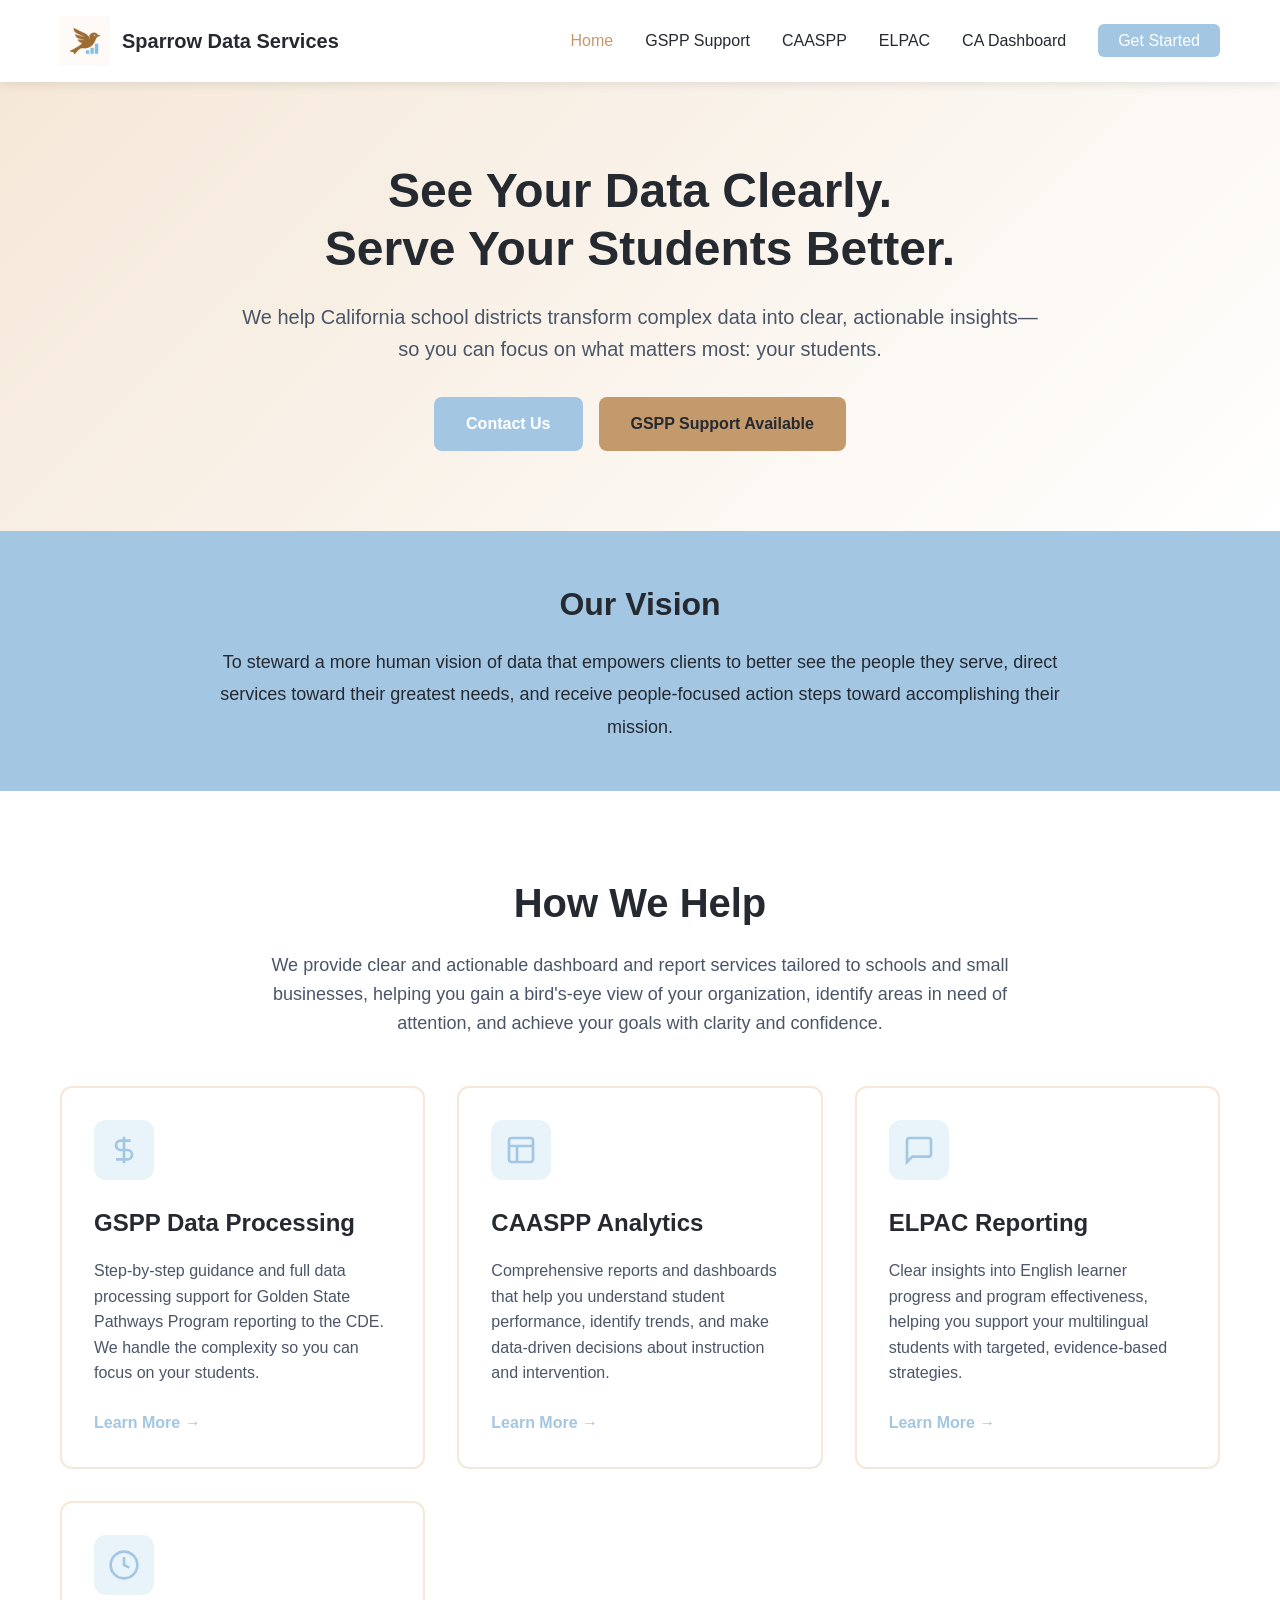
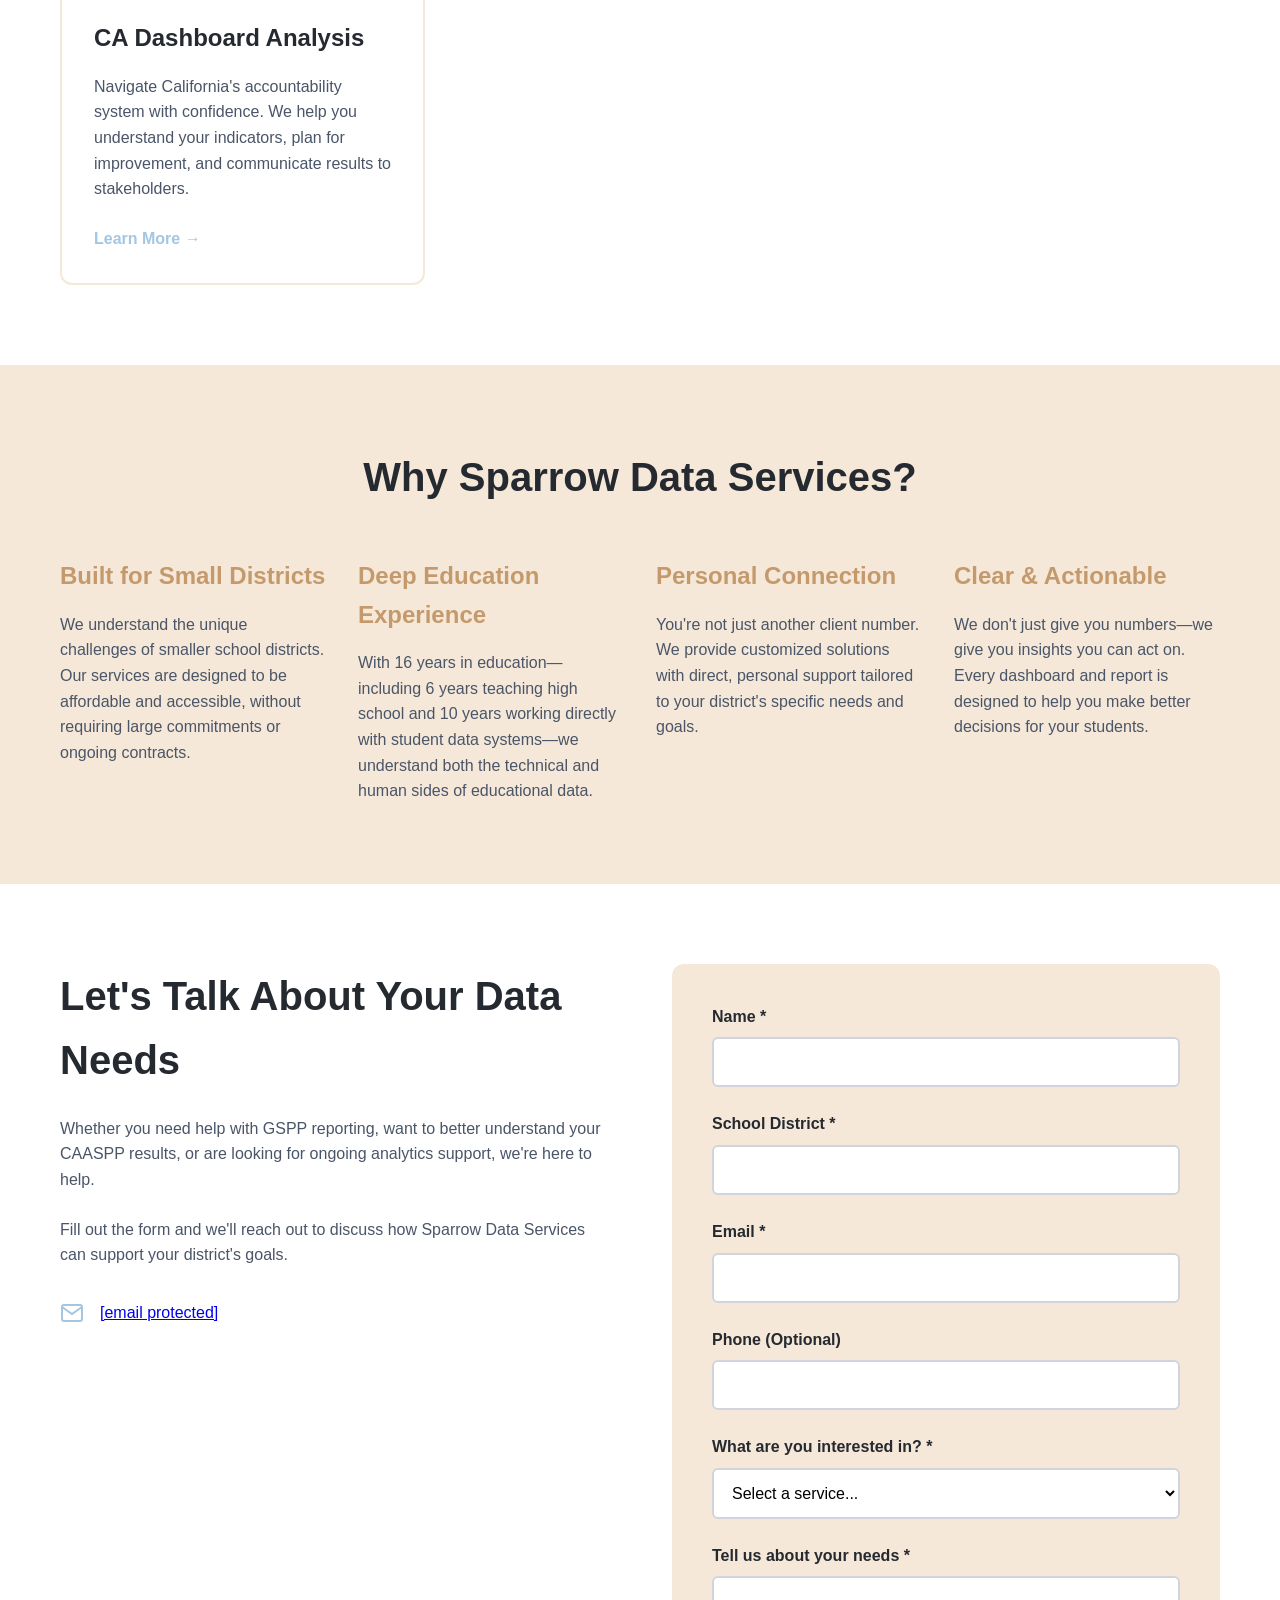
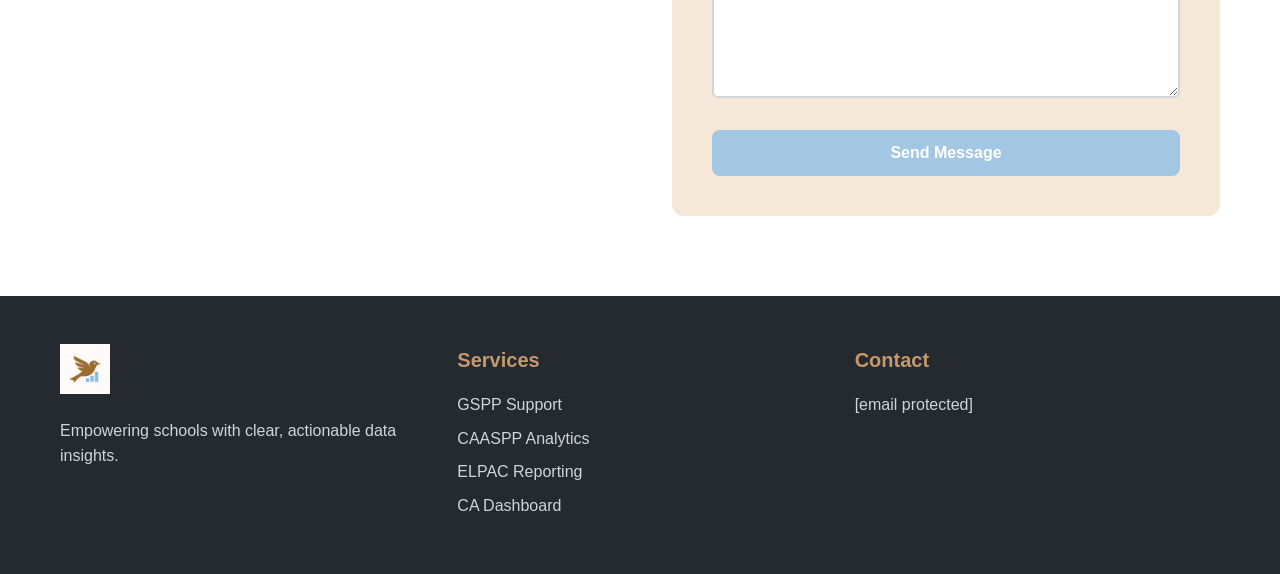
==== index.html @ ae649f96 "Initial website upload" ====
<!DOCTYPE html>
<html lang="en">
<head>
    <meta charset="UTF-8">
    <meta name="viewport" content="width=device-width, initial-scale=1.0">
    <title>Sparrow Data Services | Clear, Actionable Data Solutions for Schools</title>
    <meta name="description" content="Empowering California school districts with clear, actionable dashboards and reports for CAASPP, ELPAC, CA Dashboard, and more.">
    <link rel="stylesheet" href="styles.css">
</head>
<body>
    <!-- Navigation -->
    <nav class="navbar">
        <div class="container">
            <div class="nav-wrapper">
                <a href="index.html" class="logo">
                    <img src="images/SDS_Logo.png" alt="Sparrow Data Services Logo">
                    <span>Sparrow Data Services</span>
                </a>
                <button class="mobile-menu-toggle" aria-label="Toggle menu">
                    <span></span>
                    <span></span>
                    <span></span>
                </button>
                <ul class="nav-menu">
                    <li><a href="index.html" class="active">Home</a></li>
                    <li><a href="gspp.html">GSPP Support</a></li>
                    <li><a href="caaspp.html">CAASPP</a></li>
                    <li><a href="elpac.html">ELPAC</a></li>
                    <li><a href="ca-dashboard.html">CA Dashboard</a></li>
                    <li><a href="#contact" class="btn-nav">Get Started</a></li>
                </ul>
            </div>
        </div>
    </nav>

    <!-- Hero Section -->
    <section class="hero">
        <div class="container">
            <div class="hero-content">
                <h1>See Your Data Clearly.<br>Serve Your Students Better.</h1>
                <p class="hero-subtitle">We help California school districts transform complex data into clear, actionable insights—so you can focus on what matters most: your students.</p>
                <div class="hero-buttons">
                    <a href="#contact" class="btn btn-primary">Contact Us</a>
                    <a href="gspp.html" class="btn btn-secondary">GSPP Support Available</a>
                </div>
            </div>
        </div>
    </section>

    <!-- Vision Section -->
    <section class="vision">
        <div class="container">
            <div class="vision-content">
                <h2>Our Vision</h2>
                <p>To steward a more human vision of data that empowers clients to better see the people they serve, direct services toward their greatest needs, and receive people-focused action steps toward accomplishing their mission.</p>
            </div>
        </div>
    </section>

    <!-- Services Overview -->
    <section class="services">
        <div class="container">
            <h2>How We Help</h2>
            <p class="section-subtitle">We provide clear and actionable dashboard and report services tailored to schools and small businesses, helping you gain a bird's-eye view of your organization, identify areas in need of attention, and achieve your goals with clarity and confidence.</p>
            
            <div class="services-grid">
                <div class="service-card">
                    <div class="service-icon">
                        <svg xmlns="http://www.w3.org/2000/svg" viewBox="0 0 24 24" fill="none" stroke="currentColor" stroke-width="2">
                            <path d="M12 2v20M17 5H9.5a3.5 3.5 0 0 0 0 7h5a3.5 3.5 0 0 1 0 7H6"/>
                        </svg>
                    </div>
                    <h3>GSPP Data Processing</h3>
                    <p>Step-by-step guidance and full data processing support for Golden State Pathways Program reporting to the CDE. We handle the complexity so you can focus on your students.</p>
                    <a href="gspp.html" class="service-link">Learn More →</a>
                </div>

                <div class="service-card">
                    <div class="service-icon">
                        <svg xmlns="http://www.w3.org/2000/svg" viewBox="0 0 24 24" fill="none" stroke="currentColor" stroke-width="2">
                            <rect x="3" y="3" width="18" height="18" rx="2"/>
                            <path d="M3 9h18M9 21V9"/>
                        </svg>
                    </div>
                    <h3>CAASPP Analytics</h3>
                    <p>Comprehensive reports and dashboards that help you understand student performance, identify trends, and make data-driven decisions about instruction and intervention.</p>
                    <a href="caaspp.html" class="service-link">Learn More →</a>
                </div>

                <div class="service-card">
                    <div class="service-icon">
                        <svg xmlns="http://www.w3.org/2000/svg" viewBox="0 0 24 24" fill="none" stroke="currentColor" stroke-width="2">
                            <path d="M21 15a2 2 0 0 1-2 2H7l-4 4V5a2 2 0 0 1 2-2h14a2 2 0 0 1 2 2z"/>
                        </svg>
                    </div>
                    <h3>ELPAC Reporting</h3>
                    <p>Clear insights into English learner progress and program effectiveness, helping you support your multilingual students with targeted, evidence-based strategies.</p>
                    <a href="elpac.html" class="service-link">Learn More →</a>
                </div>

                <div class="service-card">
                    <div class="service-icon">
                        <svg xmlns="http://www.w3.org/2000/svg" viewBox="0 0 24 24" fill="none" stroke="currentColor" stroke-width="2">
                            <circle cx="12" cy="12" r="10"/>
                            <path d="M12 6v6l4 2"/>
                        </svg>
                    </div>
                    <h3>CA Dashboard Analysis</h3>
                    <p>Navigate California's accountability system with confidence. We help you understand your indicators, plan for improvement, and communicate results to stakeholders.</p>
                    <a href="ca-dashboard.html" class="service-link">Learn More →</a>
                </div>
            </div>
        </div>
    </section>

    <!-- Why Choose Us -->
    <section class="why-choose">
        <div class="container">
            <h2>Why Sparrow Data Services?</h2>
            <div class="why-grid">
                <div class="why-item">
                    <h3>Built for Small Districts</h3>
                    <p>We understand the unique challenges of smaller school districts. Our services are designed to be affordable and accessible, without requiring large commitments or ongoing contracts.</p>
                </div>
                <div class="why-item">
                    <h3>Deep Education Experience</h3>
                    <p>With 16 years in education—including 6 years teaching high school and 10 years working directly with student data systems—we understand both the technical and human sides of educational data.</p>
                </div>
                <div class="why-item">
                    <h3>Personal Connection</h3>
                    <p>You're not just another client number. We provide customized solutions with direct, personal support tailored to your district's specific needs and goals.</p>
                </div>
                <div class="why-item">
                    <h3>Clear & Actionable</h3>
                    <p>We don't just give you numbers—we give you insights you can act on. Every dashboard and report is designed to help you make better decisions for your students.</p>
                </div>
            </div>
        </div>
    </section>

    <!-- Contact Section -->
    <section id="contact" class="contact">
        <div class="container">
            <div class="contact-wrapper">
                <div class="contact-info">
                    <h2>Let's Talk About Your Data Needs</h2>
                    <p>Whether you need help with GSPP reporting, want to better understand your CAASPP results, or are looking for ongoing analytics support, we're here to help.</p>
                    <p>Fill out the form and we'll reach out to discuss how Sparrow Data Services can support your district's goals.</p>
                    
                    <div class="contact-details">
                        <div class="contact-item">
                            <svg xmlns="http://www.w3.org/2000/svg" viewBox="0 0 24 24" fill="none" stroke="currentColor" stroke-width="2">
                                <path d="M4 4h16c1.1 0 2 .9 2 2v12c0 1.1-.9 2-2 2H4c-1.1 0-2-.9-2-2V6c0-1.1.9-2 2-2z"/>
                                <polyline points="22,6 12,13 2,6"/>
                            </svg>
                            <span><a href="/cdn-cgi/l/email-protection" class="__cf_email__" data-cfemail="b9ddd8cfd0ddf9cac9d8cbcbd6ceddd8cdd8cadccbcfd0dadcca97dad6d4">[email&#160;protected]</a></span>
                        </div>
                    </div>
                </div>

                <div class="contact-form-wrapper">
                    <form class="contact-form" id="contactForm">
                        <div class="form-group">
                            <label for="name">Name *</label>
                            <input type="text" id="name" name="name" required>
                        </div>

                        <div class="form-group">
                            <label for="district">School District *</label>
                            <input type="text" id="district" name="district" required>
                        </div>

                        <div class="form-group">
                            <label for="email">Email *</label>
                            <input type="email" id="email" name="email" required>
                        </div>

                        <div class="form-group">
                            <label for="phone">Phone (Optional)</label>
                            <input type="tel" id="phone" name="phone">
                        </div>

                        <div class="form-group">
                            <label for="service">What are you interested in? *</label>
                            <select id="service" name="service" required>
                                <option value="">Select a service...</option>
                                <option value="gspp">GSPP Data Processing & Reporting</option>
                                <option value="caaspp">CAASPP Analytics & Dashboards</option>
                                <option value="elpac">ELPAC Reporting</option>
                                <option value="ca-dashboard">CA Dashboard Analysis</option>
                                <option value="other">Other / Not Sure</option>
                            </select>
                        </div>

                        <div class="form-group">
                            <label for="message">Tell us about your needs *</label>
                            <textarea id="message" name="message" rows="5" required></textarea>
                        </div>

                        <button type="submit" class="btn btn-primary">Send Message</button>
                    </form>
                </div>
            </div>
        </div>
    </section>

    <!-- Footer -->
    <footer class="footer">
        <div class="container">
            <div class="footer-content">
                <div class="footer-section">
                    <img src="images/SDS_Logo.png" alt="Sparrow Data Services" class="footer-logo">
                    <p>Empowering schools with clear, actionable data insights.</p>
                </div>
                <div class="footer-section">
                    <h4>Services</h4>
                    <ul>
                        <li><a href="gspp.html">GSPP Support</a></li>
                        <li><a href="caaspp.html">CAASPP Analytics</a></li>
                        <li><a href="elpac.html">ELPAC Reporting</a></li>
                        <li><a href="ca-dashboard.html">CA Dashboard</a></li>
                    </ul>
                </div>
                <div class="footer-section">
                    <h4>Contact</h4>
                    <p><a href="/cdn-cgi/l/email-protection" class="__cf_email__" data-cfemail="cbafaabda2af8bb8bbaab9b9a4bcafaabfaab8aeb9bda2a8aeb8e5a8a4a6">[email&#160;protected]</a></p>
---- styles.css ----
/* CSS Variables for Brand Colors */
:root {
    --color-primary: #A3C6E3;
    --color-secondary: #C49A6C;
    --color-beige: #F5E8D8;
    --color-gray: #D1D5DB;
    --color-dark: #252930;
    --color-white: #FFFFFF;
    
    --transition: all 0.3s ease;
    --shadow: 0 2px 10px rgba(0, 0, 0, 0.1);
    --shadow-lg: 0 4px 20px rgba(0, 0, 0, 0.15);
}

/* Reset and Base Styles */
* {
    margin: 0;
    padding: 0;
    box-sizing: border-box;
}

body {
    font-family: -apple-system, BlinkMacSystemFont, 'Segoe UI', Roboto, Oxygen, Ubuntu, Cantarell, sans-serif;
    line-height: 1.6;
    color: var(--color-dark);
    background-color: var(--color-white);
}

.container {
    max-width: 1200px;
    margin: 0 auto;
    padding: 0 20px;
}

/* Navigation */
.navbar {
    background-color: var(--color-white);
    box-shadow: var(--shadow);
    position: sticky;
    top: 0;
    z-index: 1000;
}

.nav-wrapper {
    display: flex;
    justify-content: space-between;
    align-items: center;
    padding: 1rem 0;
}

.logo {
    display: flex;
    align-items: center;
    gap: 12px;
    text-decoration: none;
    color: var(--color-dark);
    font-weight: 600;
    font-size: 1.25rem;
}

.logo img {
    height: 50px;
    width: auto;
}

.nav-menu {
    display: flex;
    list-style: none;
    gap: 2rem;
    align-items: center;
}

.nav-menu a {
    text-decoration: none;
    color: var(--color-dark);
    font-weight: 500;
    transition: var(--transition);
}

.nav-menu a:hover {
    color: var(--color-secondary);
}

.nav-menu a.active {
    color: var(--color-secondary);
}

.btn-nav {
    background-color: var(--color-primary);
    color: var(--color-white) !important;
    padding: 0.5rem 1.25rem;
    border-radius: 6px;
}

.btn-nav:hover {
    background-color: #B38A5C;
    color: var(--color-white) !important;
}

.mobile-menu-toggle {
    display: none;
    flex-direction: column;
    gap: 4px;
    background: none;
    border: none;
    cursor: pointer;
    padding: 8px;
}

.mobile-menu-toggle span {
    width: 25px;
    height: 3px;
    background-color: var(--color-dark);
    transition: var(--transition);
}

/* Hero Section */
.hero {
    background: linear-gradient(135deg, var(--color-beige) 0%, var(--color-white) 100%);
    padding: 5rem 0;
}

.hero-content {
    max-width: 800px;
    margin: 0 auto;
    text-align: center;
}

.hero h1 {
    font-size: 3rem;
    color: var(--color-dark);
    margin-bottom: 1.5rem;
    line-height: 1.2;
}

.hero-subtitle {
    font-size: 1.25rem;
    color: #4A5568;
    margin-bottom: 2rem;
    line-height: 1.6;
}

.hero-buttons {
    display: flex;
    gap: 1rem;
    justify-content: center;
    flex-wrap: wrap;
}

/* Buttons */
.btn {
    display: inline-block;
    padding: 0.875rem 2rem;
    border-radius: 8px;
    text-decoration: none;
    font-weight: 600;
    transition: var(--transition);
    border: none;
    cursor: pointer;
    font-size: 1rem;
}

.btn-primary {
    background-color: var(--color-primary);
    color: var(--color-white);
}

.btn-primary:hover {
    background-color: #8BB4D6;
    transform: translateY(-2px);
    box-shadow: var(--shadow-lg);
}

.btn-secondary {
    background-color: var(--color-secondary);
    color: var(--color-dark);
}

.btn-secondary:hover {
    background-color: #B38A5C;
    transform: translateY(-2px);
    box-shadow: var(--shadow-lg);
}

/* Vision Section */
.vision {
    background-color: var(--color-primary);
    color: var(--color-dark);
    padding: 3rem 0;
}

.vision-content {
    max-width: 900px;
    margin: 0 auto;
    text-align: center;
}

.vision h2 {
    font-size: 2rem;
    margin-bottom: 1rem;
}

.vision p {
    font-size: 1.125rem;
    line-height: 1.8;
}

/* Services Section */
.services {
    padding: 5rem 0;
    background-color: var(--color-white);
}

.services h2 {
    text-align: center;
    font-size: 2.5rem;
    color: var(--color-dark);
    margin-bottom: 1rem;
}

.section-subtitle {
    text-align: center;
    font-size: 1.125rem;
    color: #4A5568;
    max-width: 800px;
    margin: 0 auto 3rem;
    line-height: 1.6;
}

.services-grid {
    display: grid;
    grid-template-columns: repeat(auto-fit, minmax(280px, 1fr));
    gap: 2rem;
    margin-top: 3rem;
}

.service-card {
    background-color: var(--color-white);
    border: 2px solid var(--color-beige);
    border-radius: 12px;
    padding: 2rem;
    transition: var(--transition);
}

.service-card:hover {
    border-color: var(--color-primary);
    box-shadow: var(--shadow-lg);
    transform: translateY(-5px);
}

.service-icon {
    width: 60px;
    height: 60px;
    background-color: #E8F4FA;
    border-radius: 12px;
    display: flex;
    align-items: center;
    justify-content: center;
    margin-bottom: 1.5rem;
}

.service-icon svg {
    width: 32px;
    height: 32px;
    color: var(--color-primary);
}

.service-card h3 {
    font-size: 1.5rem;
    color: var(--color-dark);
    margin-bottom: 1rem;
}

.service-card p {
    color: #4A5568;
    margin-bottom: 1.5rem;
    line-height: 1.6;
}

.service-link {
    color: var(--color-primary);
    text-decoration: none;
    font-weight: 600;
    transition: var(--transition);
}

.service-link:hover {
    color: #8BB4D6;
}

/* Why Choose Us Section */
.why-choose {
    background-color: var(--color-beige);
    padding: 5rem 0;
}

.why-choose h2 {
    text-align: center;
    font-size: 2.5rem;
    color: var(--color-dark);
    margin-bottom: 3rem;
}

.why-grid {
    display: grid;
    grid-template-columns: repeat(auto-fit, minmax(250px, 1fr));
    gap: 2rem;
}

.why-item h3 {
    font-size: 1.5rem;
    color: var(--color-secondary);
    margin-bottom: 1rem;
}

.why-item p {
    color: #4A5568;
    line-height: 1.6;
}

/* Contact Section */
.contact {
    padding: 5rem 0;
    background-color: var(--color-white);
}

.contact-wrapper {
    display: grid;
    grid-template-columns: 1fr 1fr;
    gap: 4rem;
    align-items: start;
}

.contact-info h2 {
    font-size: 2.5rem;
    color: var(--color-dark);
    margin-bottom: 1.5rem;
}

.contact-info p {
    color: #4A5568;
    margin-bottom: 1.5rem;
    line-height: 1.6;
}

.contact-details {
    margin-top: 2rem;
}

.contact-item {
    display: flex;
    align-items: center;
    gap: 1rem;
    margin-bottom: 1rem;
}

.contact-item svg {
    width: 24px;
    height: 24px;
    color: var(--color-primary);
}

.contact-item span {
    color: var(--color-dark);
    font-weight: 500;
}

/* Contact Form */
.contact-form-wrapper {
    background-color: var(--color-beige);
    padding: 2.5rem;
    border-radius: 12px;
}

.form-group {
    margin-bottom: 1.5rem;
}

.form-group label {
    display: block;
    margin-bottom: 0.5rem;
    color: var(--color-dark);
    font-weight: 600;
}

.form-group input,
.form-group select,
.form-group textarea {
    width: 100%;
    padding: 0.875rem;
    border: 2px solid var(--color-gray);
    border-radius: 6px;
    font-size: 1rem;
    font-family: inherit;
    background-color: var(--color-white);
    transition: var(--transition);
}

.form-group input:focus,
.form-group select:focus,
.form-group textarea:focus {
    outline: none;
    border-color: var(--color-primary);
}

.form-group textarea {
    resize: vertical;
    min-height: 120px;
}

.contact-form button {
    width: 100%;
}

/* Footer */
.footer {
    background-color: var(--color-dark);
    color: var(--color-white);
    padding: 3rem 0 1rem;
}

.footer-content {
    display: grid;
    grid-template-columns: repeat(auto-fit, minmax(250px, 1fr));
    gap: 2rem;
    margin-bottom: 2rem;
}

.footer-section h4 {
    color: var(--color-secondary);
    margin-bottom: 1rem;
    font-size: 1.25rem;
}

.footer-section ul {
    list-style: none;
}

.footer-section ul li {
    margin-bottom: 0.5rem;
}

.footer-section a {
    color: var(--color-gray);
    text-decoration: none;
    transition: var(--transition);
}

.footer-section a:hover {
    color: var(--color-white);
}

.footer-section p {
    color: var(--color-gray);
    line-height: 1.6;
}

.footer-logo {
    height: 50px;
    width: auto;
    margin-bottom: 1rem;
}

.footer-bottom {
    border-top: 1px solid #4A5568;
    padding-top: 2rem;
    text-align: center;
}

.footer-bottom p {
    color: var(--color-gray);
}

/* Responsive Design */
@media (max-width: 768px) {
    .nav-menu {
        display: none;
        position: absolute;
        top: 100%;
        left: 0;
        right: 0;
        background-color: var(--color-white);
        flex-direction: column;
        padding: 1rem;
        box-shadow: var(--shadow-lg);
        gap: 0;
    }

    .nav-menu.active {
        display: flex;
    }

    .nav-menu li {
        width: 100%;
        padding: 0.75rem 0;
        border-bottom: 1px solid var(--color-beige);
    }

    .nav-menu li:last-child {
        border-bottom: none;
    }

    .mobile-menu-toggle {
        display: flex;
    }

    .hero h1 {
        font-size: 2rem;
    }

    .hero-subtitle {
        font-size: 1.125rem;
    }

    .hero-buttons {
        flex-direction: column;
        align-items: stretch;
    }

    .hero-buttons .btn {
        width: 100%;
        text-align: center;
    }

    .contact-wrapper {
        grid-template-columns: 1fr;
        gap: 2rem;
    }

    .services h2,
    .why-choose h2,
    .contact-info h2 {
        font-size: 2rem;
    }

    .services-grid,
    .why-grid {
        grid-template-columns: 1fr;
    }
}

@media (max-width: 480px) {
    .hero h1 {
        font-size: 1.75rem;
    }

    .logo span {
        display: none;
    }

    .services h2,
    .why-choose h2 {
        font-size: 1.75rem;
    }
}

/* Alert/Success Messages */
.alert {
    padding: 1rem;
    border-radius: 6px;
    margin-bottom: 1rem;
}

.alert-success {
    background-color: #D1FAE5;
    color: #065F46;
    border: 1px solid #6EE7B7;
}

.alert-error {
    background-color: #FEE2E2;
    color: #991B1B;
    border: 1px solid #FCA5A5;
}
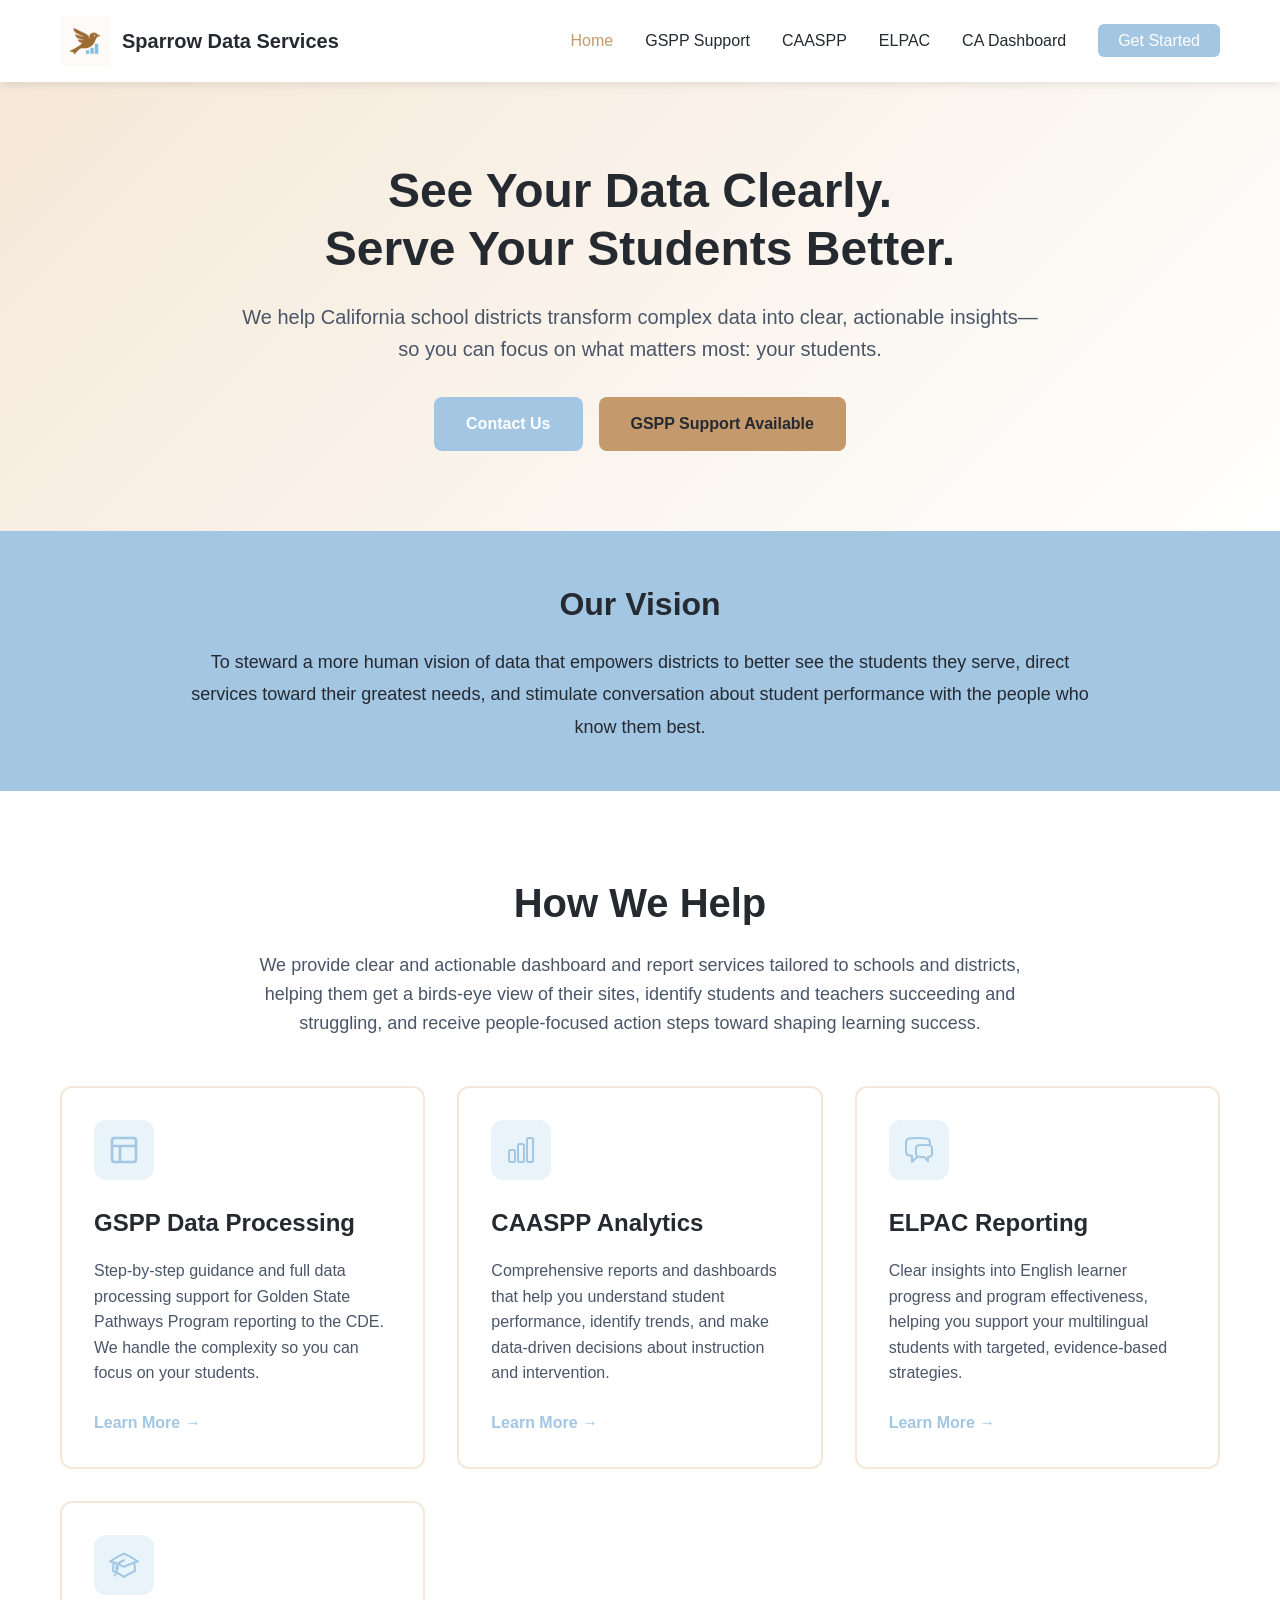
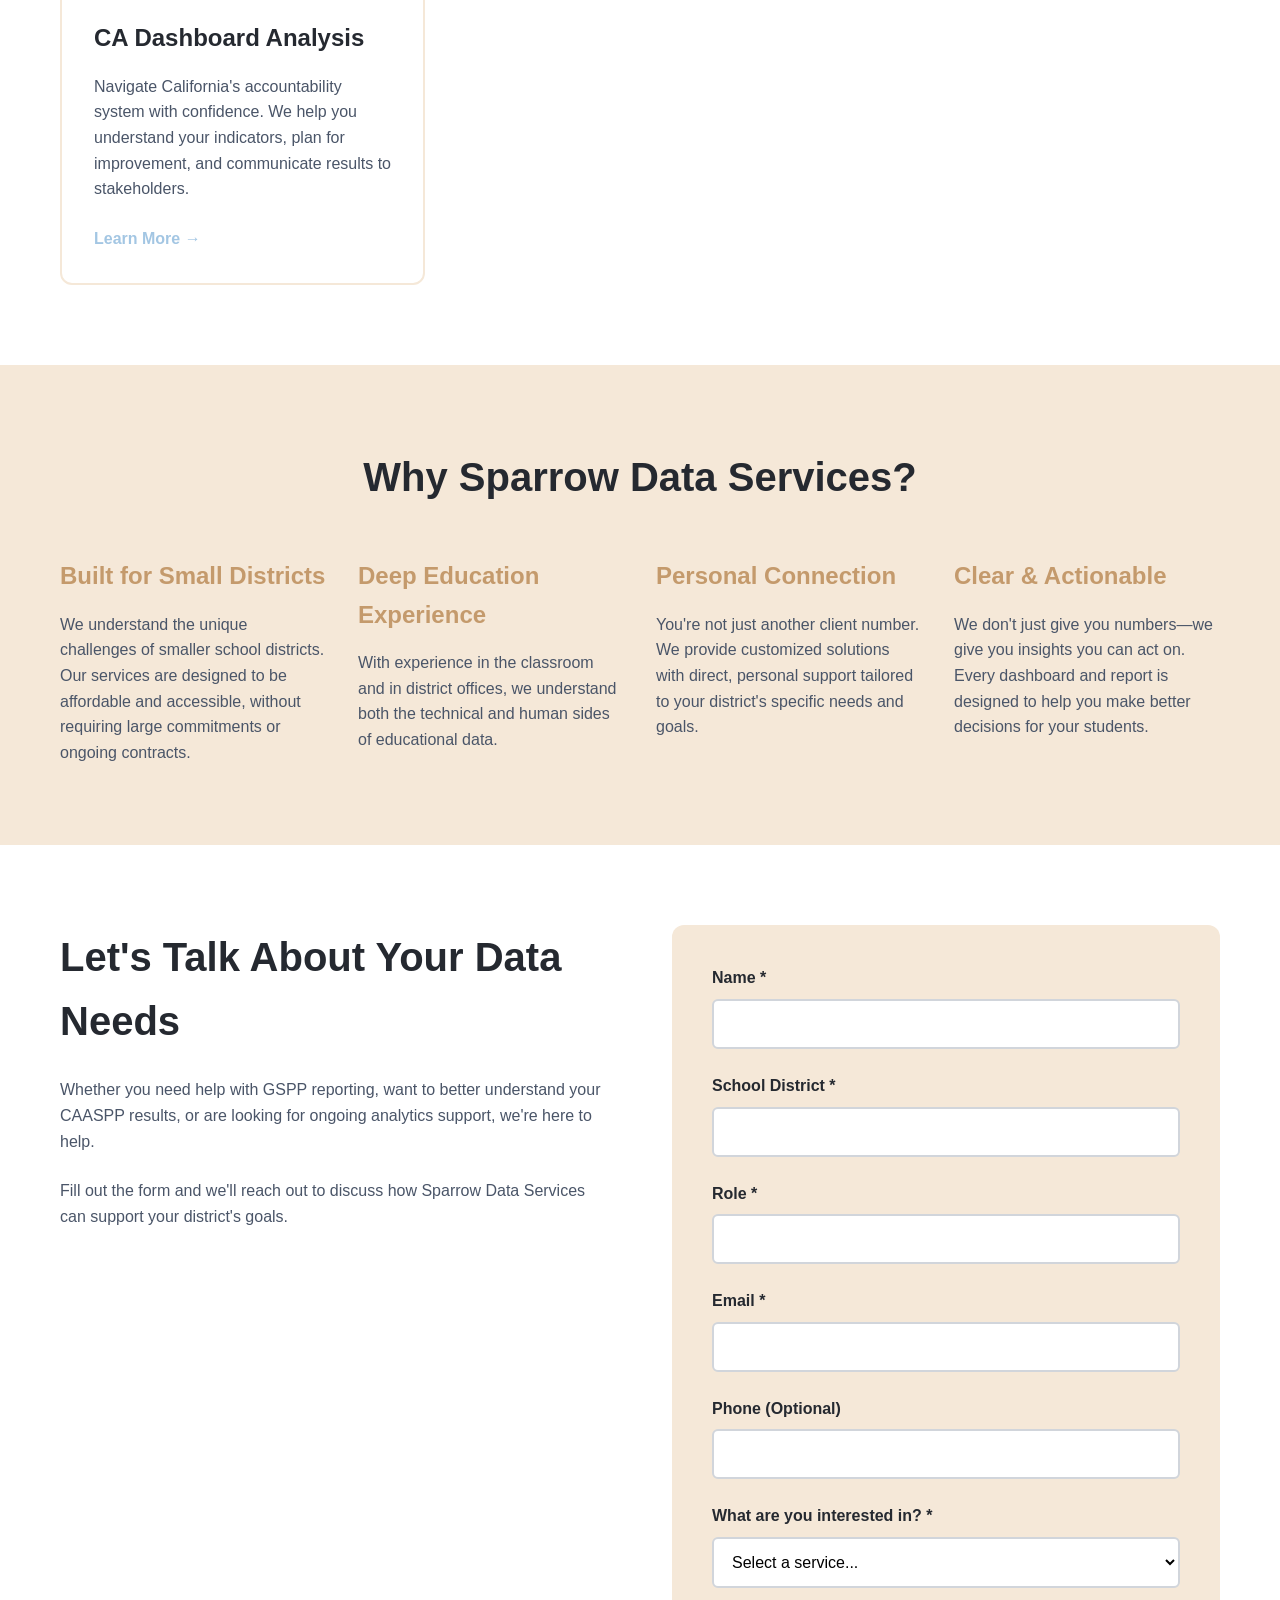
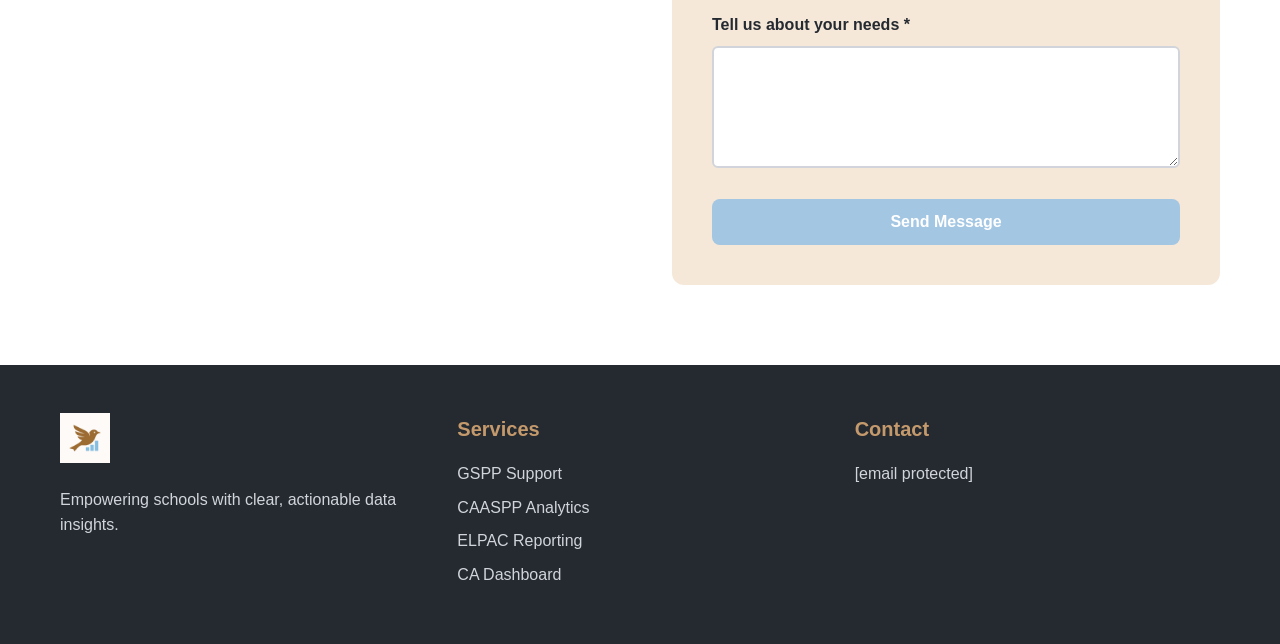
==== commit e1c7b23d: "Add files via upload" ====
--- a/index.html
+++ b/index.html
@@ -52,7 +52,7 @@
         <div class="container">
             <div class="vision-content">
                 <h2>Our Vision</h2>
-                <p>To steward a more human vision of data that empowers clients to better see the people they serve, direct services toward their greatest needs, and receive people-focused action steps toward accomplishing their mission.</p>
+                <p>To steward a more human vision of data that empowers districts to better see the students they serve, direct services toward their greatest needs, and stimulate conversation about student performance with the people who know them best.</p>
             </div>
         </div>
     </section>
@@ -61,13 +61,14 @@
     <section class="services">
         <div class="container">
             <h2>How We Help</h2>
-            <p class="section-subtitle">We provide clear and actionable dashboard and report services tailored to schools and small businesses, helping you gain a bird's-eye view of your organization, identify areas in need of attention, and achieve your goals with clarity and confidence.</p>
+            <p class="section-subtitle">We provide clear and actionable dashboard and report services tailored to schools and districts, helping them get a birds-eye view of their sites, identify students and teachers succeeding and struggling, and receive people-focused action steps toward shaping learning success.</p>
             
             <div class="services-grid">
                 <div class="service-card">
                     <div class="service-icon">
                         <svg xmlns="http://www.w3.org/2000/svg" viewBox="0 0 24 24" fill="none" stroke="currentColor" stroke-width="2">
-                            <path d="M12 2v20M17 5H9.5a3.5 3.5 0 0 0 0 7h5a3.5 3.5 0 0 1 0 7H6"/>
+                            <rect x="3" y="3" width="18" height="18" rx="2"/>
+                            <path d="M3 9h18M9 21V9"/>
                         </svg>
                     </div>
                     <h3>GSPP Data Processing</h3>
@@ -77,9 +78,8 @@
 
                 <div class="service-card">
                     <div class="service-icon">
-                        <svg xmlns="http://www.w3.org/2000/svg" viewBox="0 0 24 24" fill="none" stroke="currentColor" stroke-width="2">
-                            <rect x="3" y="3" width="18" height="18" rx="2"/>
-                            <path d="M3 9h18M9 21V9"/>
+                        <svg xmlns="http://www.w3.org/2000/svg" fill="none" viewBox="0 0 24 24" stroke-width="1.5" stroke="currentColor" class="size-6">
+                            <path stroke-linecap="round" stroke-linejoin="round" d="M3 13.125C3 12.504 3.504 12 4.125 12h2.25c.621 0 1.125.504 1.125 1.125v6.75C7.5 20.496 6.996 21 6.375 21h-2.25A1.125 1.125 0 0 1 3 19.875v-6.75ZM9.75 8.625c0-.621.504-1.125 1.125-1.125h2.25c.621 0 1.125.504 1.125 1.125v11.25c0 .621-.504 1.125-1.125 1.125h-2.25a1.125 1.125 0 0 1-1.125-1.125V8.625ZM16.5 4.125c0-.621.504-1.125 1.125-1.125h2.25C20.496 3 21 3.504 21 4.125v15.75c0 .621-.504 1.125-1.125 1.125h-2.25a1.125 1.125 0 0 1-1.125-1.125V4.125Z" />
                         </svg>
                     </div>
                     <h3>CAASPP Analytics</h3>
@@ -89,8 +89,8 @@
 
                 <div class="service-card">
                     <div class="service-icon">
-                        <svg xmlns="http://www.w3.org/2000/svg" viewBox="0 0 24 24" fill="none" stroke="currentColor" stroke-width="2">
-                            <path d="M21 15a2 2 0 0 1-2 2H7l-4 4V5a2 2 0 0 1 2-2h14a2 2 0 0 1 2 2z"/>
+                        <svg xmlns="http://www.w3.org/2000/svg" fill="none" viewBox="0 0 24 24" stroke-width="1.5" stroke="currentColor" class="size-6">
+                            <path stroke-linecap="round" stroke-linejoin="round" d="M20.25 8.511c.884.284 1.5 1.128 1.5 2.097v4.286c0 1.136-.847 2.1-1.98 2.193-.34.027-.68.052-1.02.072v3.091l-3-3c-1.354 0-2.694-.055-4.02-.163a2.115 2.115 0 0 1-.825-.242m9.345-8.334a2.126 2.126 0 0 0-.476-.095 48.64 48.64 0 0 0-8.048 0c-1.131.094-1.976 1.057-1.976 2.192v4.286c0 .837.46 1.58 1.155 1.951m9.345-8.334V6.637c0-1.621-1.152-3.026-2.76-3.235A48.455 48.455 0 0 0 11.25 3c-2.115 0-4.198.137-6.24.402-1.608.209-2.76 1.614-2.76 3.235v6.226c0 1.621 1.152 3.026 2.76 3.235.577.075 1.157.14 1.74.194V21l4.155-4.155" />
                         </svg>
                     </div>
                     <h3>ELPAC Reporting</h3>
@@ -100,9 +100,8 @@
 
                 <div class="service-card">
                     <div class="service-icon">
-                        <svg xmlns="http://www.w3.org/2000/svg" viewBox="0 0 24 24" fill="none" stroke="currentColor" stroke-width="2">
-                            <circle cx="12" cy="12" r="10"/>
-                            <path d="M12 6v6l4 2"/>
+                        <svg xmlns="http://www.w3.org/2000/svg" fill="none" viewBox="0 0 24 24" stroke-width="1.5" stroke="currentColor" class="size-6">
+                            <path stroke-linecap="round" stroke-linejoin="round" d="M4.26 10.147a60.438 60.438 0 0 0-.491 6.347A48.62 48.62 0 0 1 12 20.904a48.62 48.62 0 0 1 8.232-4.41 60.46 60.46 0 0 0-.491-6.347m-15.482 0a50.636 50.636 0 0 0-2.658-.813A59.906 59.906 0 0 1 12 3.493a59.903 59.903 0 0 1 10.399 5.84c-.896.248-1.783.52-2.658.814m-15.482 0A50.717 50.717 0 0 1 12 13.489a50.702 50.702 0 0 1 7.74-3.342M6.75 15a.75.75 0 1 0 0-1.5.75.75 0 0 0 0 1.5Zm0 0v-3.675A55.378 55.378 0 0 1 12 8.443m-7.007 11.55A5.981 5.981 0 0 0 6.75 15.75v-1.5" />
                         </svg>
                     </div>
                     <h3>CA Dashboard Analysis</h3>
@@ -124,7 +123,7 @@
                 </div>
                 <div class="why-item">
                     <h3>Deep Education Experience</h3>
-                    <p>With 16 years in education—including 6 years teaching high school and 10 years working directly with student data systems—we understand both the technical and human sides of educational data.</p>
+                    <p>With experience in the classroom and in district offices, we understand both the technical and human sides of educational data.</p>
                 </div>
                 <div class="why-item">
                     <h3>Personal Connection</h3>
@@ -147,15 +146,6 @@
                     <p>Whether you need help with GSPP reporting, want to better understand your CAASPP results, or are looking for ongoing analytics support, we're here to help.</p>
                     <p>Fill out the form and we'll reach out to discuss how Sparrow Data Services can support your district's goals.</p>
                     
-                    <div class="contact-details">
-                        <div class="contact-item">
-                            <svg xmlns="http://www.w3.org/2000/svg" viewBox="0 0 24 24" fill="none" stroke="currentColor" stroke-width="2">
-                                <path d="M4 4h16c1.1 0 2 .9 2 2v12c0 1.1-.9 2-2 2H4c-1.1 0-2-.9-2-2V6c0-1.1.9-2 2-2z"/>
-                                <polyline points="22,6 12,13 2,6"/>
-                            </svg>
-                            <span><a href="/cdn-cgi/l/email-protection" class="__cf_email__" data-cfemail="b9ddd8cfd0ddf9cac9d8cbcbd6ceddd8cdd8cadccbcfd0dadcca97dad6d4">[email&#160;protected]</a></span>
-                        </div>
-                    </div>
                 </div>
 
                 <div class="contact-form-wrapper">
@@ -168,6 +158,11 @@
                         <div class="form-group">
                             <label for="district">School District *</label>
                             <input type="text" id="district" name="district" required>
+                        </div>
+
+                        <div class="form-group">
+                            <label for="role">Role *</label>
+                            <input type="text" id="role" name="role" required>
                         </div>
 
                         <div class="form-group">
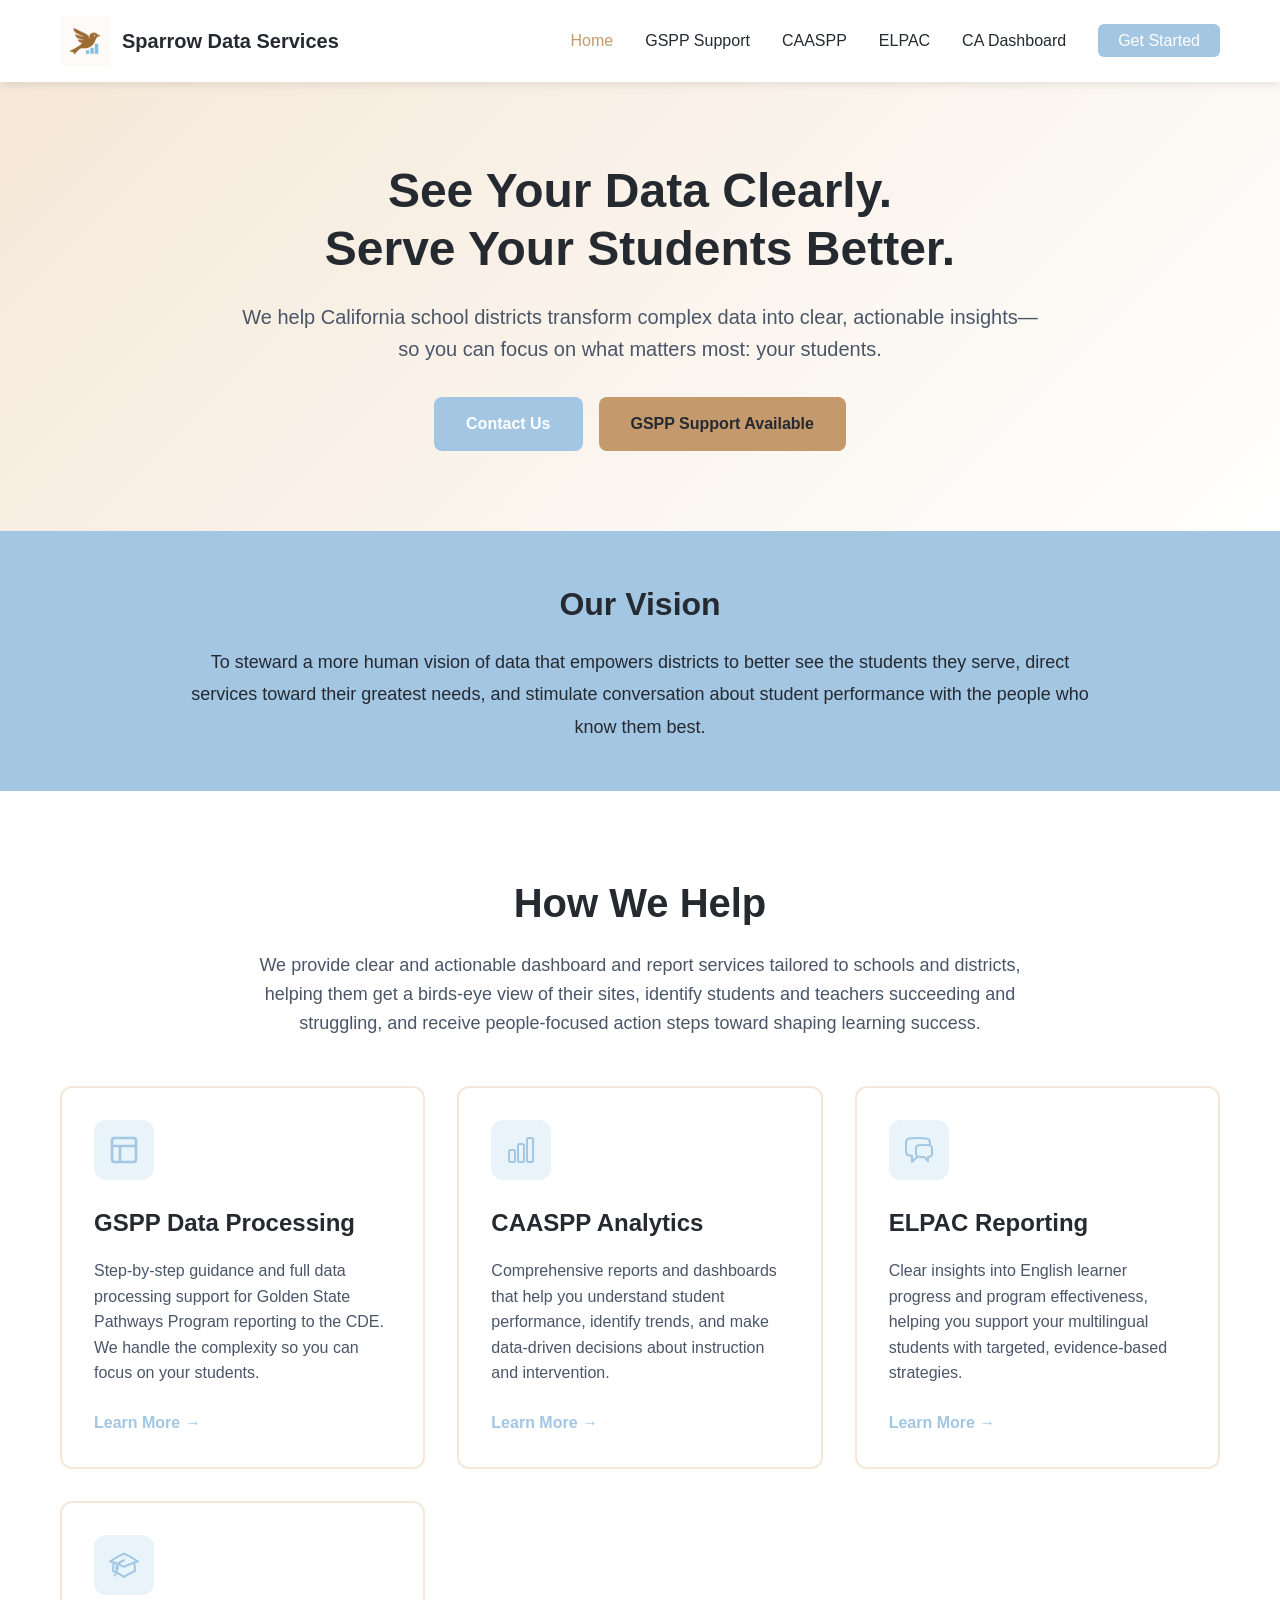
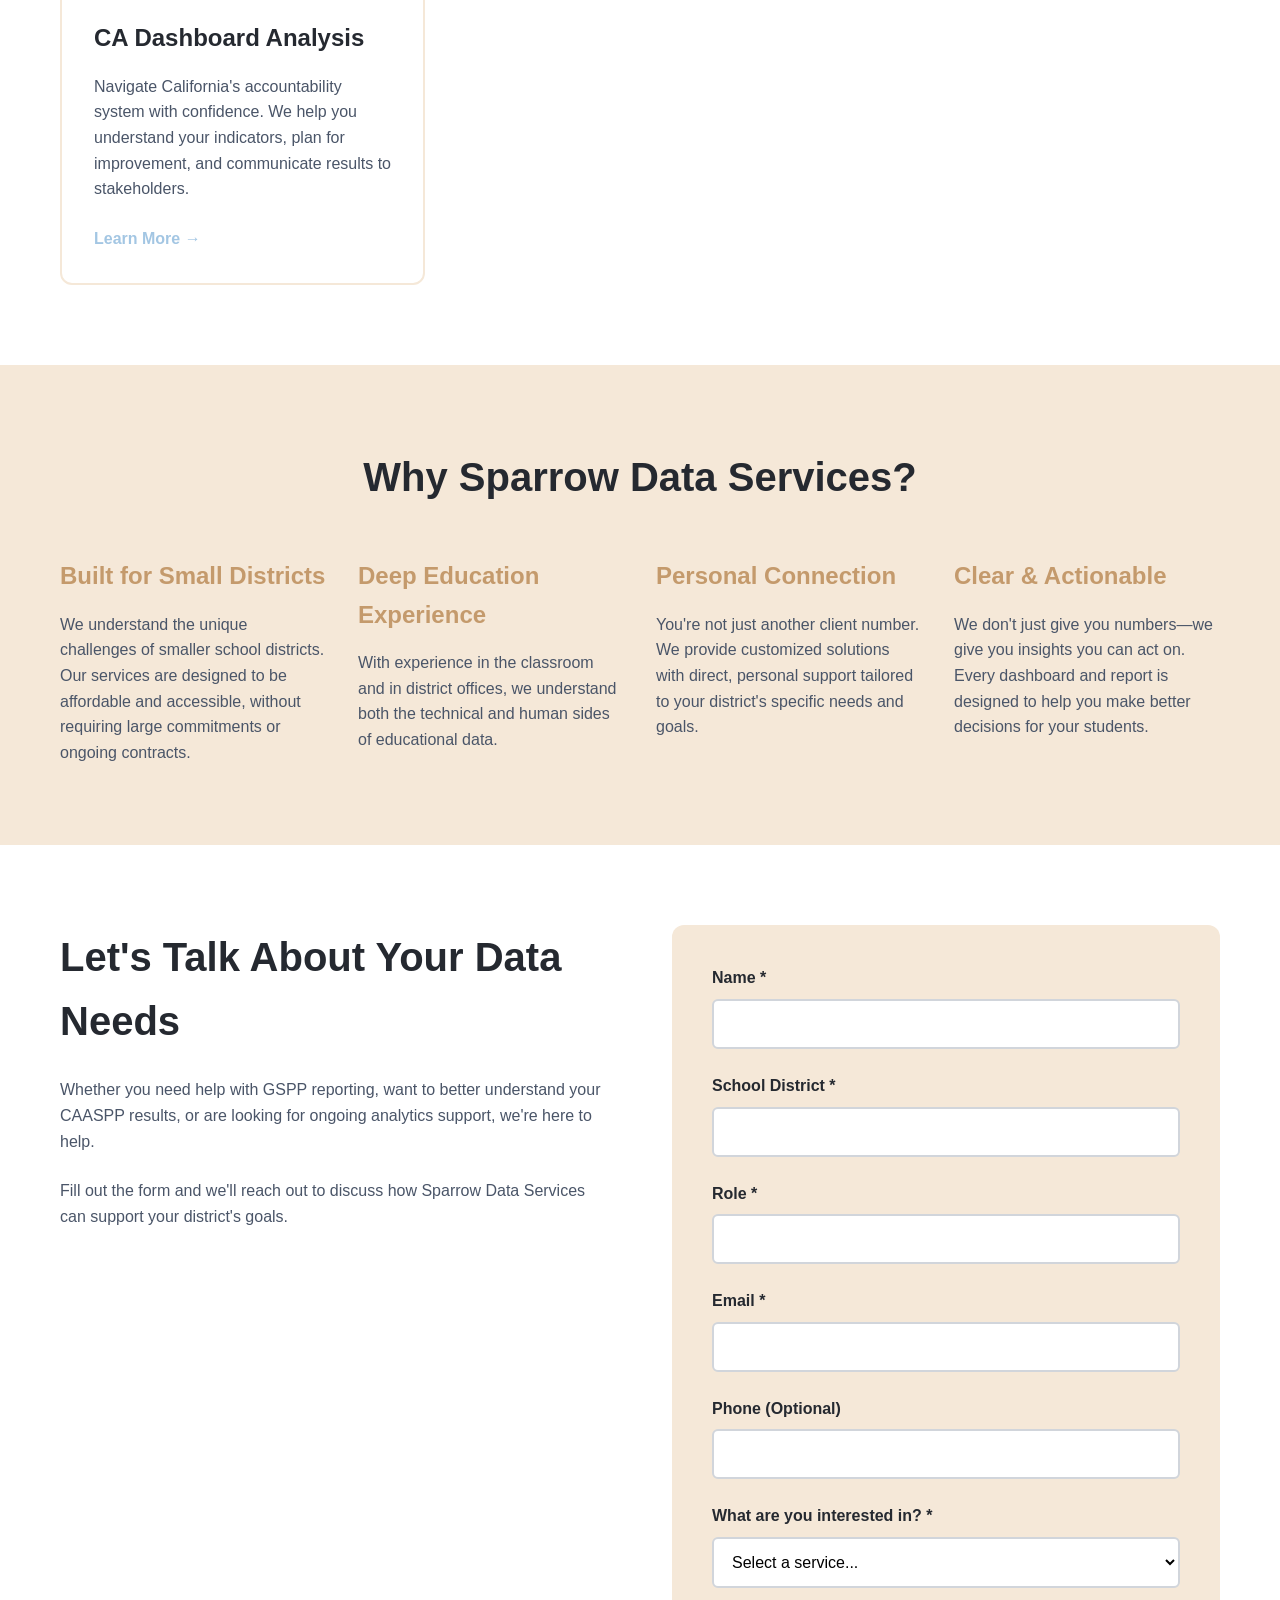
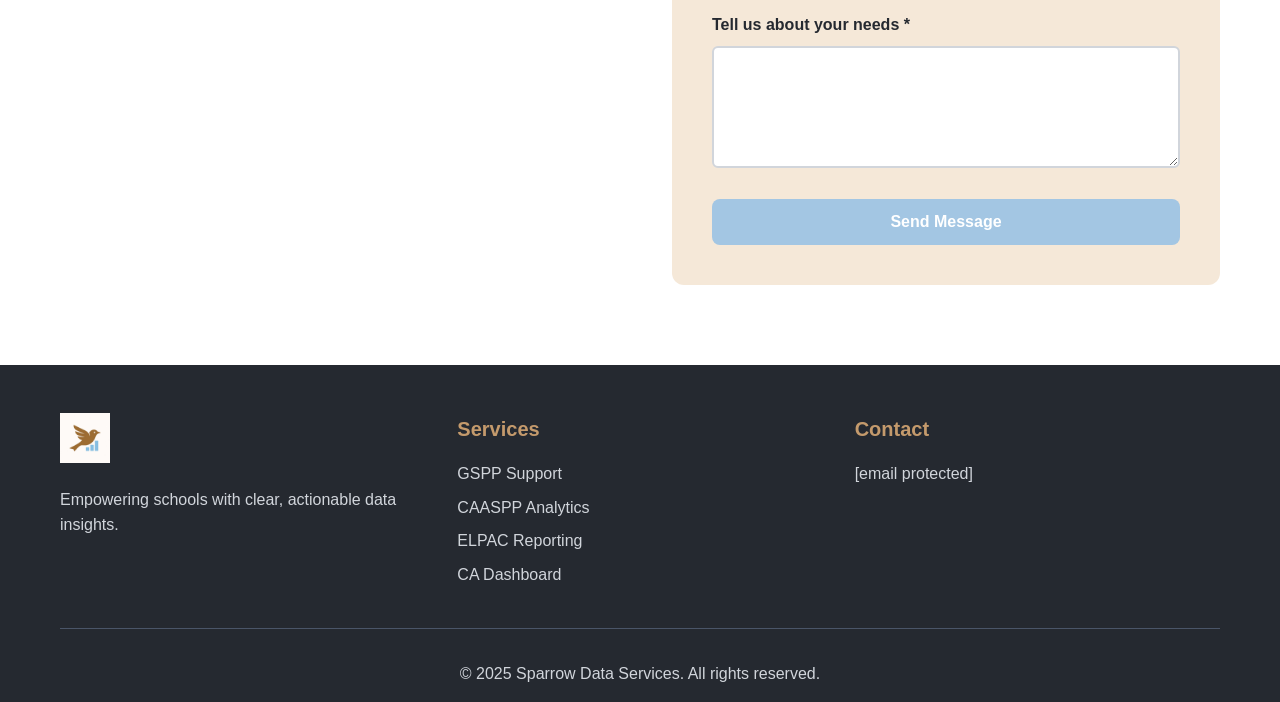
==== commit c5c68b36: "Update index.html" ====
--- a/index.html
+++ b/index.html
@@ -217,5 +217,17 @@
                     </ul>
                 </div>
                 <div class="footer-section">
+                
                     <h4>Contact</h4>
                     <p><a href="/cdn-cgi/l/email-protection" class="__cf_email__" data-cfemail="cbafaabda2af8bb8bbaab9b9a4bcafaabfaab8aeb9bda2a8aeb8e5a8a4a6">[email&#160;protected]</a></p>
+                </div>
+            </div>
+            <div class="footer-bottom">
+                <p>&copy; 2025 Sparrow Data Services. All rights reserved.</p>
+            </div>
+        </div>
+    </footer>
+
+    <script src="script.js"></script>
+</body>
+</html>
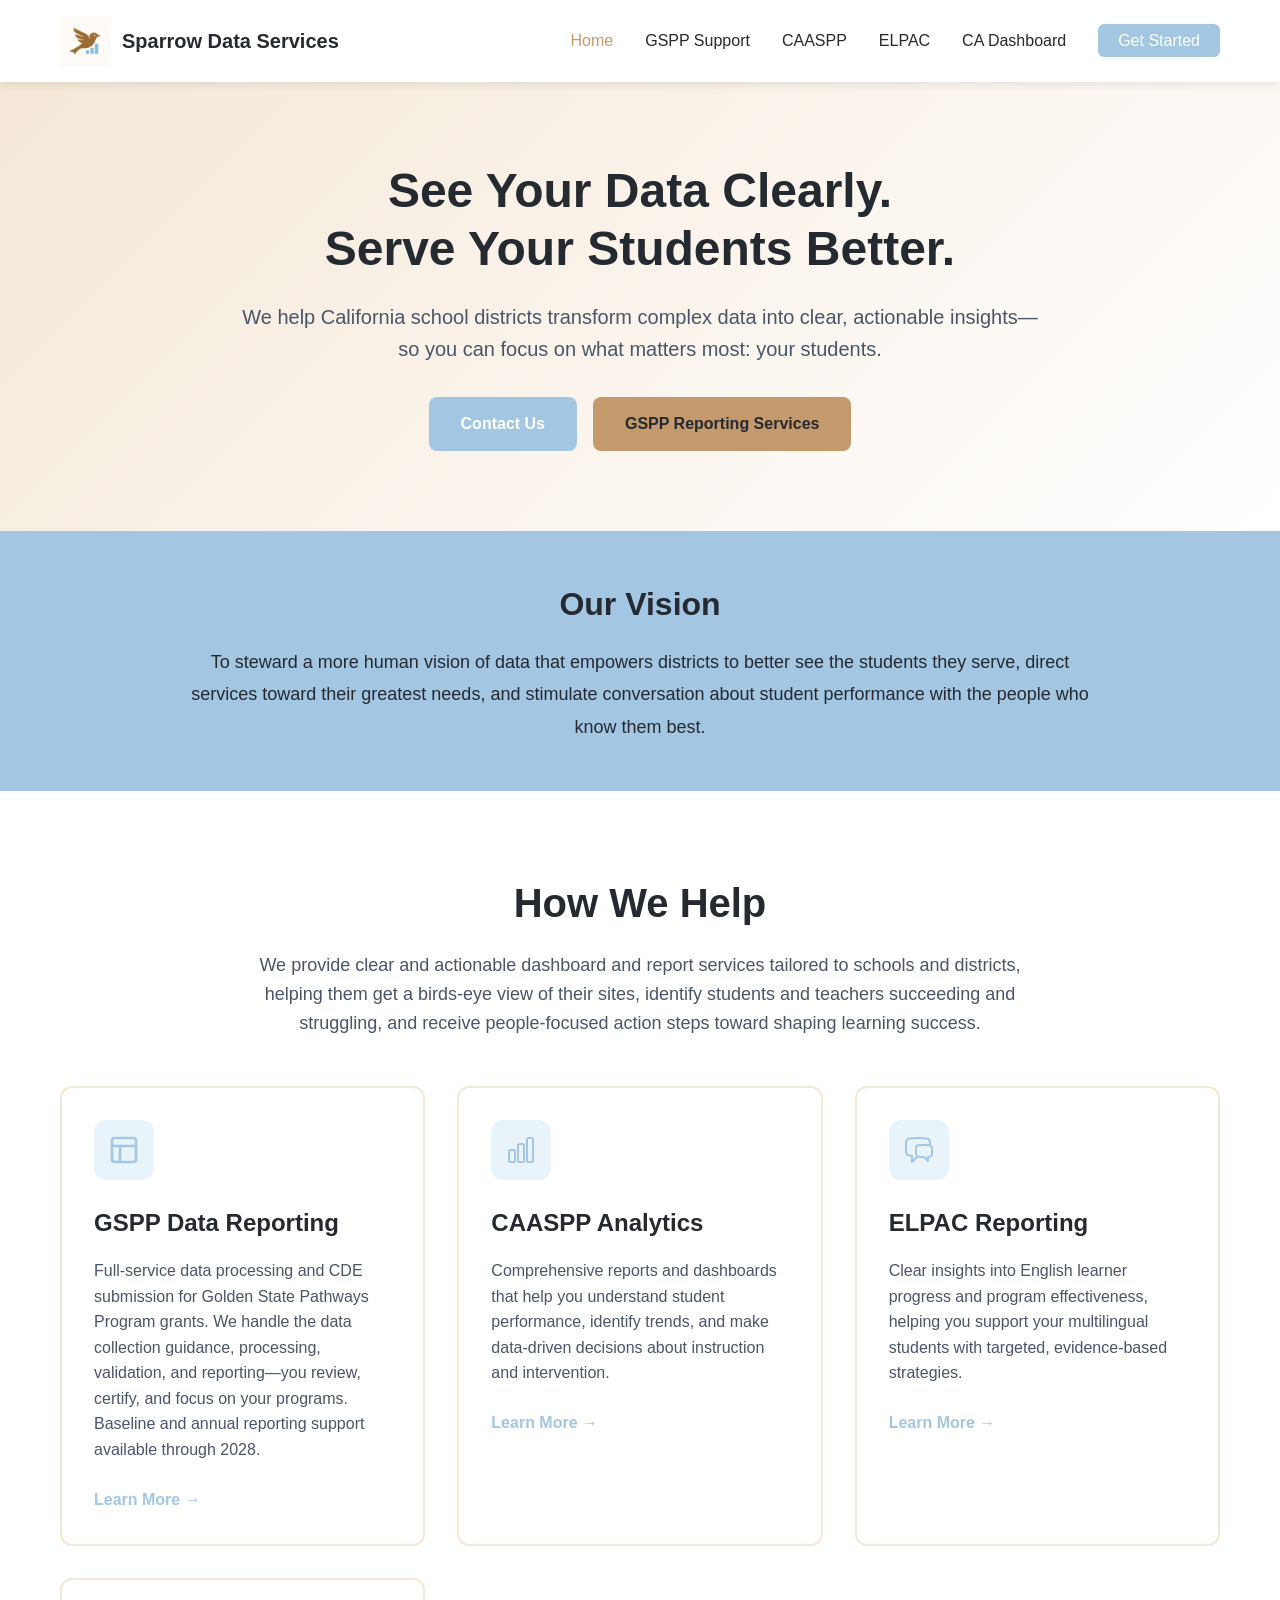
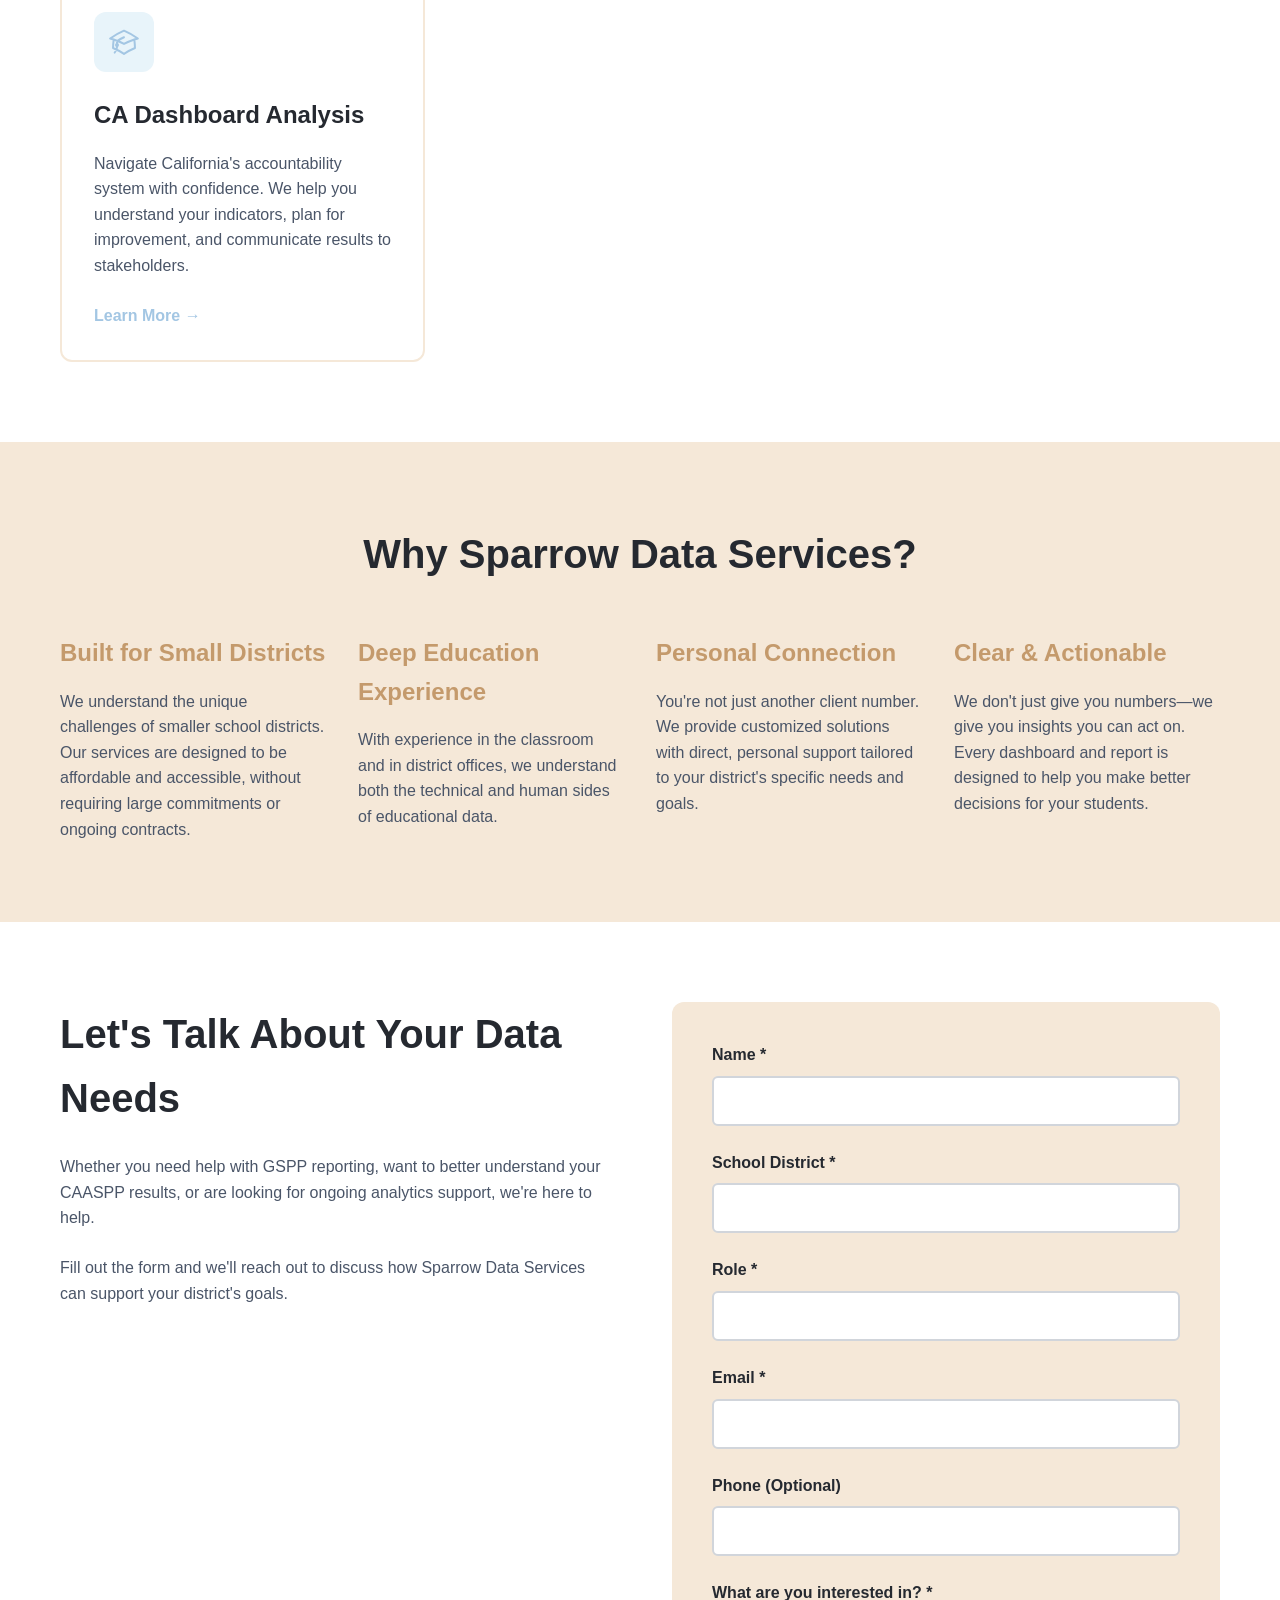
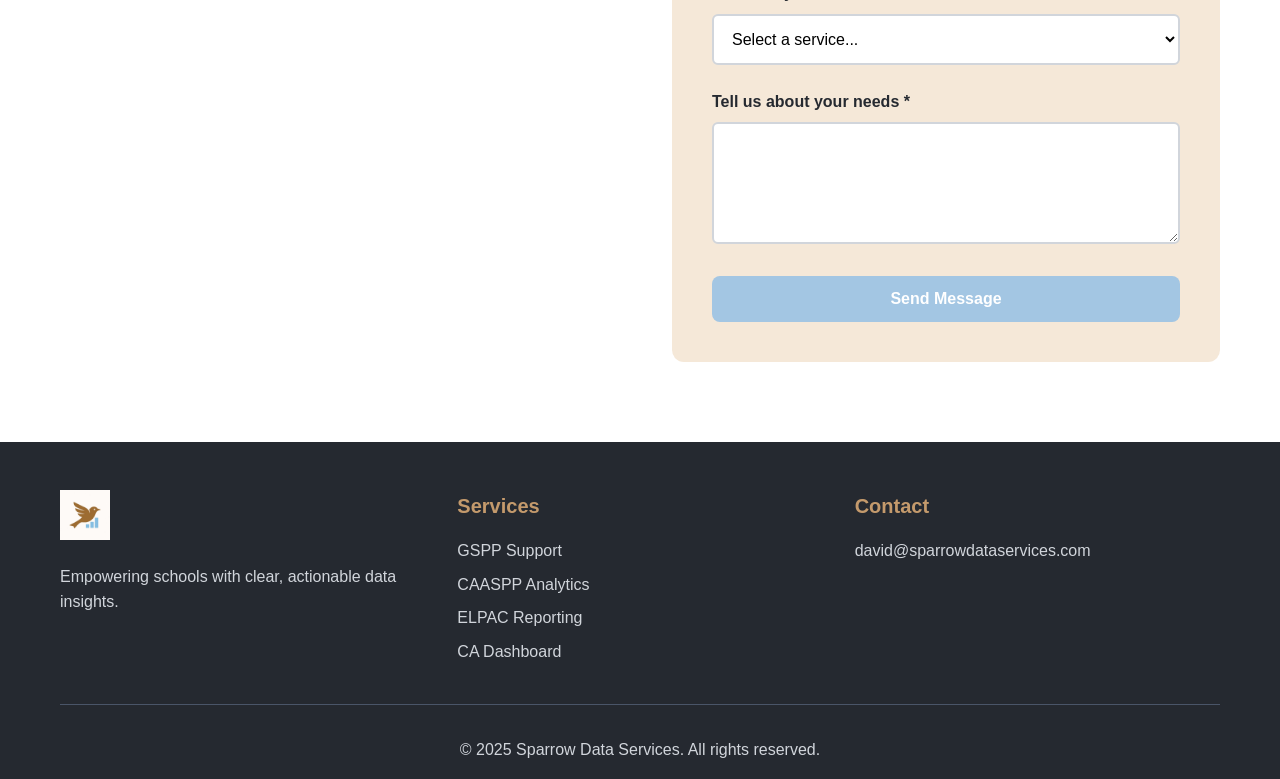
==== commit 421734b2: "Add files via upload" ====
--- a/index.html
+++ b/index.html
@@ -38,10 +38,10 @@
         <div class="container">
             <div class="hero-content">
                 <h1>See Your Data Clearly.<br>Serve Your Students Better.</h1>
-                <p class="hero-subtitle">We help California school districts transform complex data into clear, actionable insights—so you can focus on what matters most: your students.</p>
+                <p class="hero-subtitle">We help California school districts transform complex data into clear, actionable insights&mdash;so you can focus on what matters most: your students.</p>
                 <div class="hero-buttons">
                     <a href="#contact" class="btn btn-primary">Contact Us</a>
-                    <a href="gspp.html" class="btn btn-secondary">GSPP Support Available</a>
+                    <a href="gspp.html" class="btn btn-secondary">GSPP Reporting Services</a>
                 </div>
             </div>
         </div>
@@ -62,7 +62,7 @@
         <div class="container">
             <h2>How We Help</h2>
             <p class="section-subtitle">We provide clear and actionable dashboard and report services tailored to schools and districts, helping them get a birds-eye view of their sites, identify students and teachers succeeding and struggling, and receive people-focused action steps toward shaping learning success.</p>
-            
+
             <div class="services-grid">
                 <div class="service-card">
                     <div class="service-icon">
@@ -71,9 +71,9 @@
                             <path d="M3 9h18M9 21V9"/>
                         </svg>
                     </div>
-                    <h3>GSPP Data Processing</h3>
-                    <p>Step-by-step guidance and full data processing support for Golden State Pathways Program reporting to the CDE. We handle the complexity so you can focus on your students.</p>
-                    <a href="gspp.html" class="service-link">Learn More →</a>
+                    <h3>GSPP Data Reporting</h3>
+                    <p>Full-service data processing and CDE submission for Golden State Pathways Program grants. We handle the data collection guidance, processing, validation, and reporting&mdash;you review, certify, and focus on your programs. Baseline and annual reporting support available through 2028.</p>
+                    <a href="gspp.html" class="service-link">Learn More &rarr;</a>
                 </div>
 
                 <div class="service-card">
@@ -84,7 +84,7 @@
                     </div>
                     <h3>CAASPP Analytics</h3>
                     <p>Comprehensive reports and dashboards that help you understand student performance, identify trends, and make data-driven decisions about instruction and intervention.</p>
-                    <a href="caaspp.html" class="service-link">Learn More →</a>
+                    <a href="caaspp.html" class="service-link">Learn More &rarr;</a>
                 </div>
 
                 <div class="service-card">
@@ -95,7 +95,7 @@
                     </div>
                     <h3>ELPAC Reporting</h3>
                     <p>Clear insights into English learner progress and program effectiveness, helping you support your multilingual students with targeted, evidence-based strategies.</p>
-                    <a href="elpac.html" class="service-link">Learn More →</a>
+                    <a href="elpac.html" class="service-link">Learn More &rarr;</a>
                 </div>
 
                 <div class="service-card">
@@ -106,7 +106,7 @@
                     </div>
                     <h3>CA Dashboard Analysis</h3>
                     <p>Navigate California's accountability system with confidence. We help you understand your indicators, plan for improvement, and communicate results to stakeholders.</p>
-                    <a href="ca-dashboard.html" class="service-link">Learn More →</a>
+                    <a href="ca-dashboard.html" class="service-link">Learn More &rarr;</a>
                 </div>
             </div>
         </div>
@@ -130,8 +130,8 @@
                     <p>You're not just another client number. We provide customized solutions with direct, personal support tailored to your district's specific needs and goals.</p>
                 </div>
                 <div class="why-item">
-                    <h3>Clear & Actionable</h3>
-                    <p>We don't just give you numbers—we give you insights you can act on. Every dashboard and report is designed to help you make better decisions for your students.</p>
+                    <h3>Clear &amp; Actionable</h3>
+                    <p>We don't just give you numbers&mdash;we give you insights you can act on. Every dashboard and report is designed to help you make better decisions for your students.</p>
                 </div>
             </div>
         </div>
@@ -145,7 +145,7 @@
                     <h2>Let's Talk About Your Data Needs</h2>
                     <p>Whether you need help with GSPP reporting, want to better understand your CAASPP results, or are looking for ongoing analytics support, we're here to help.</p>
                     <p>Fill out the form and we'll reach out to discuss how Sparrow Data Services can support your district's goals.</p>
-                    
+
                 </div>
 
                 <div class="contact-form-wrapper">
@@ -217,9 +217,9 @@
                     </ul>
                 </div>
                 <div class="footer-section">
-                
+
                     <h4>Contact</h4>
-                    <p><a href="/cdn-cgi/l/email-protection" class="__cf_email__" data-cfemail="cbafaabda2af8bb8bbaab9b9a4bcafaabfaab8aeb9bda2a8aeb8e5a8a4a6">[email&#160;protected]</a></p>
+                    <p>david@sparrowdataservices.com</p>
                 </div>
             </div>
             <div class="footer-bottom">
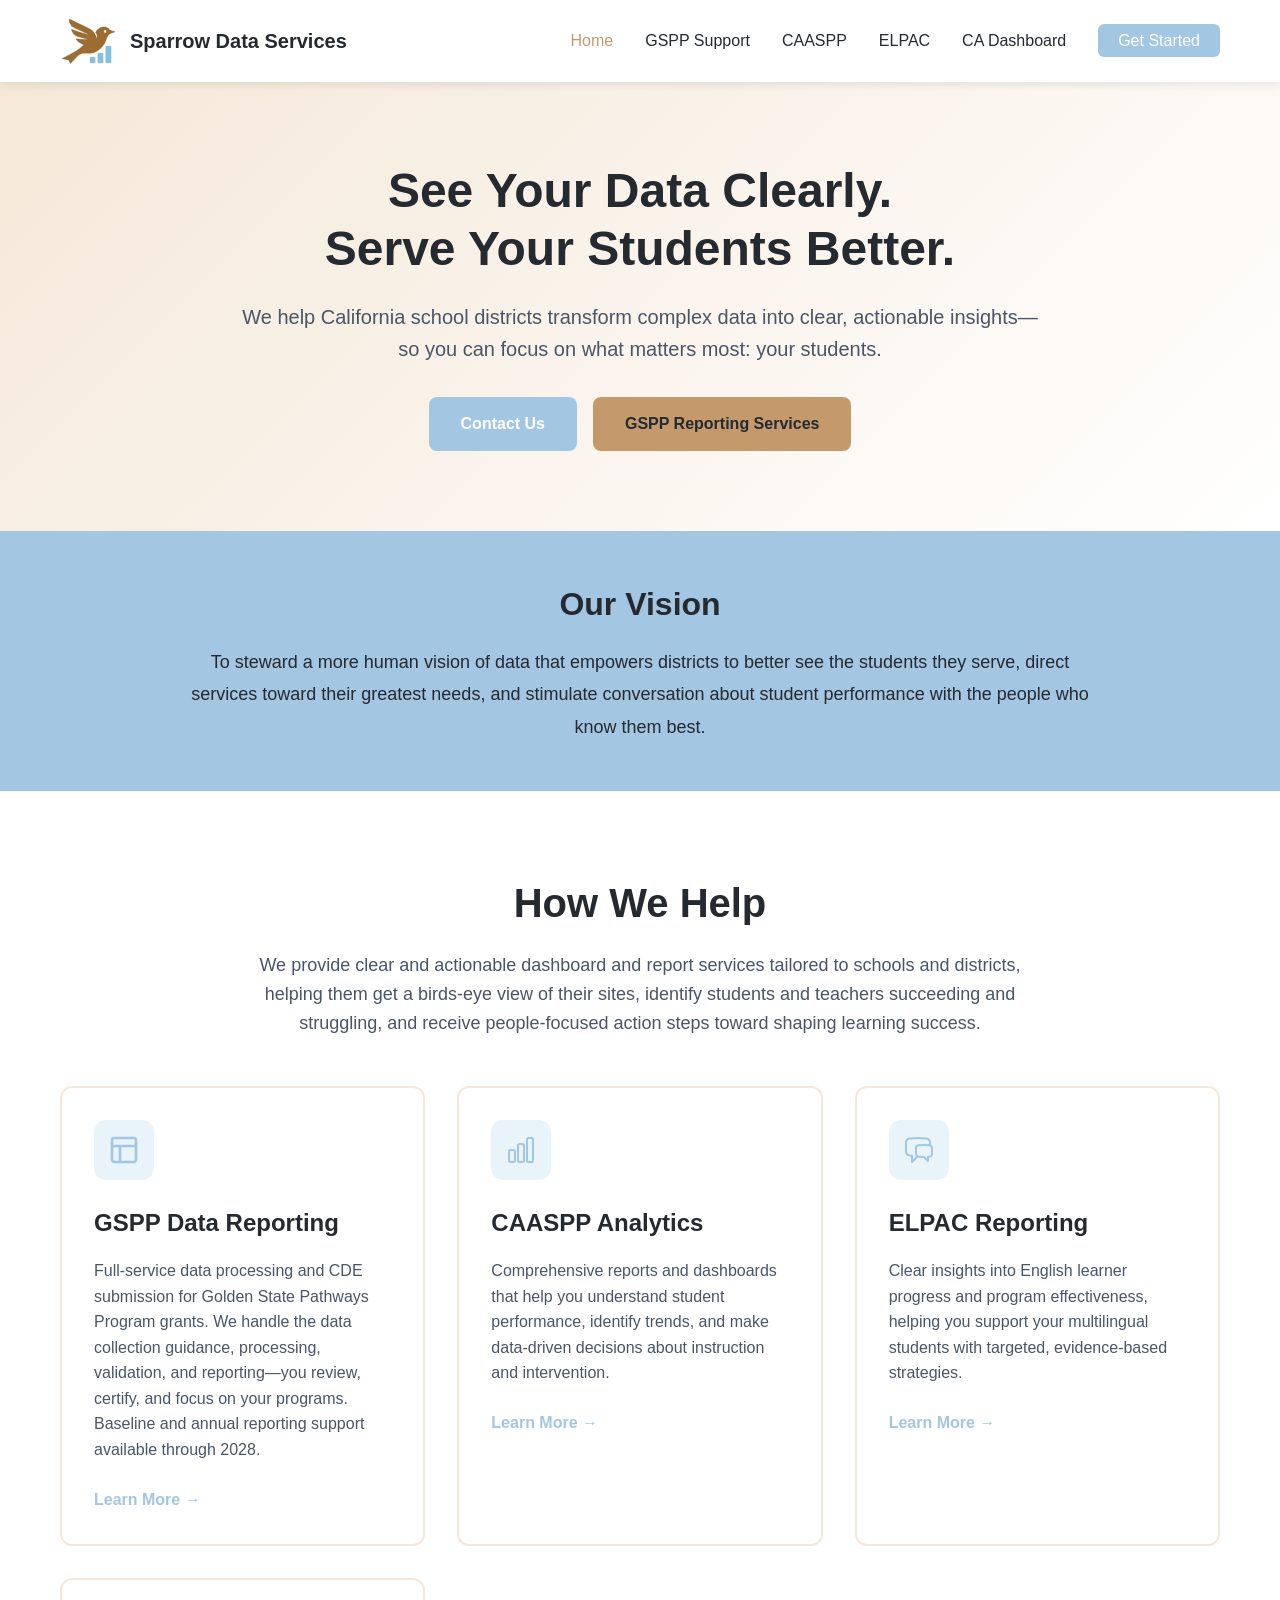
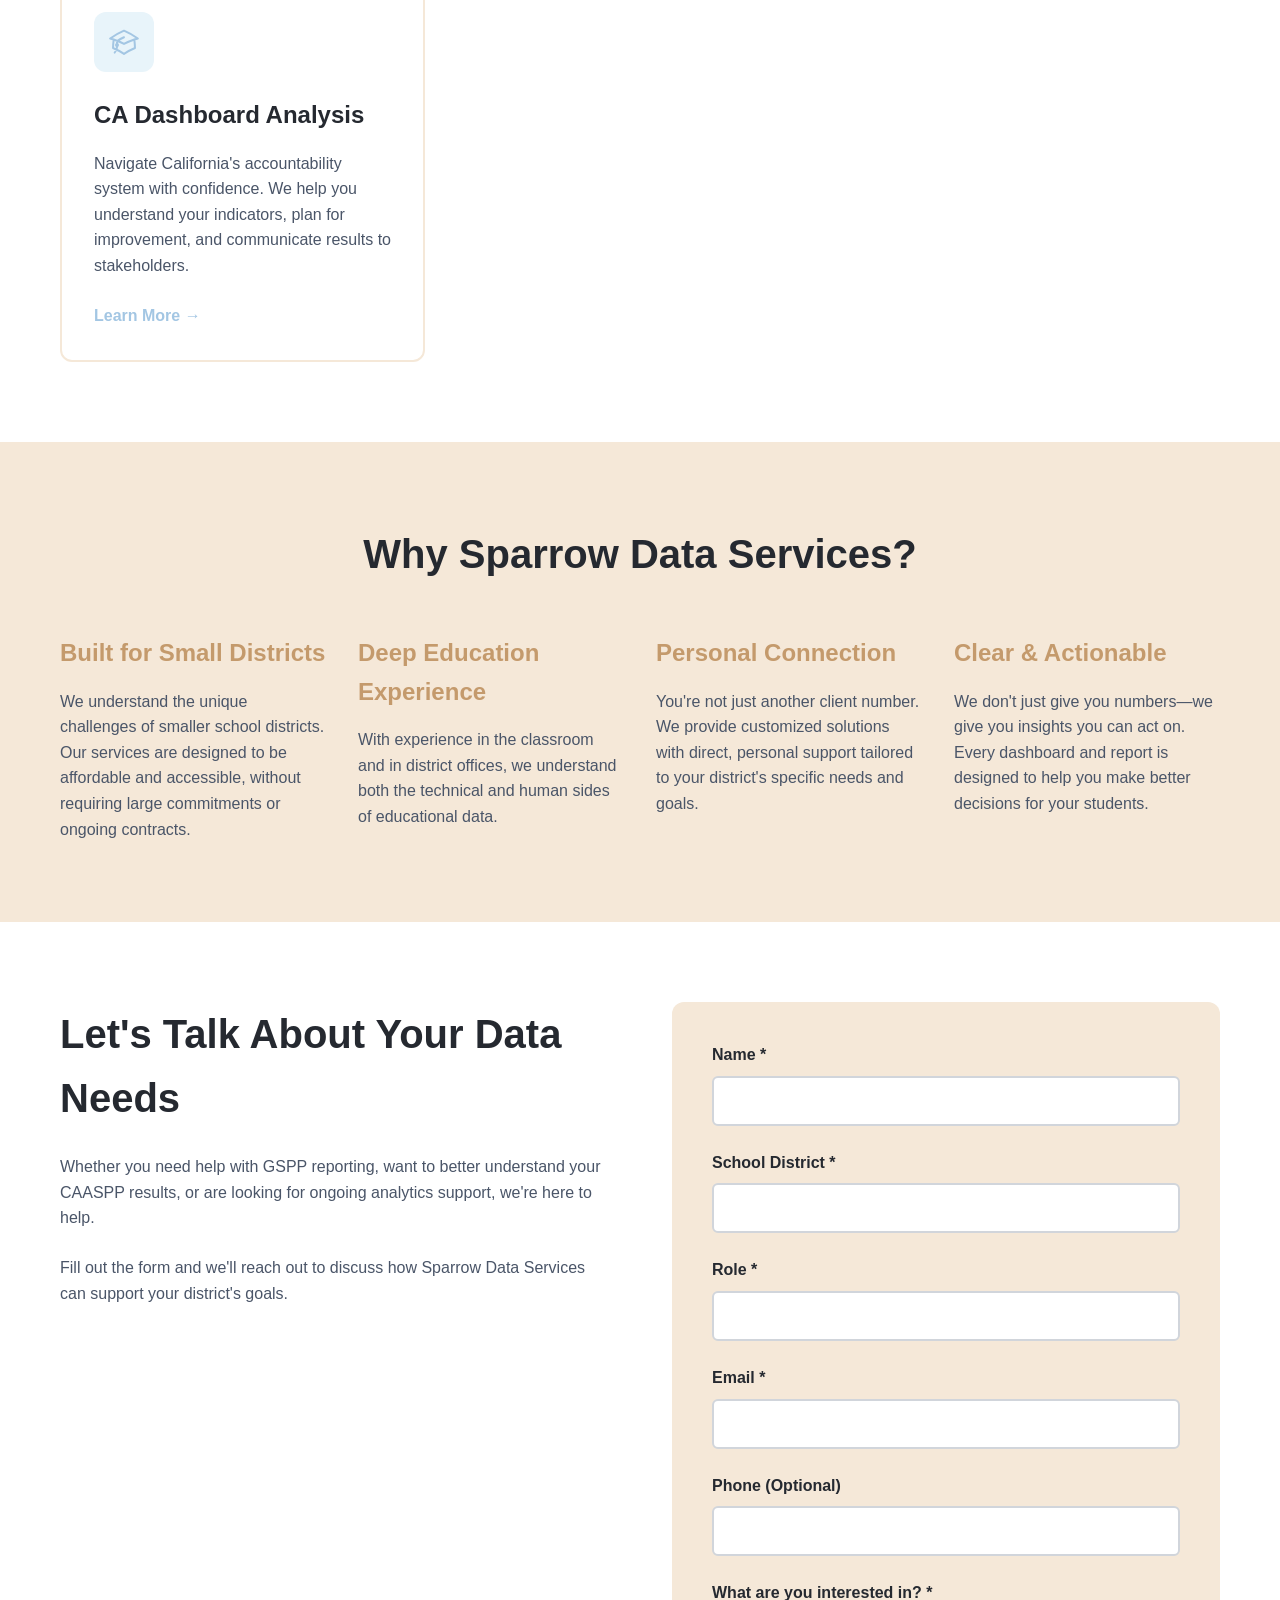
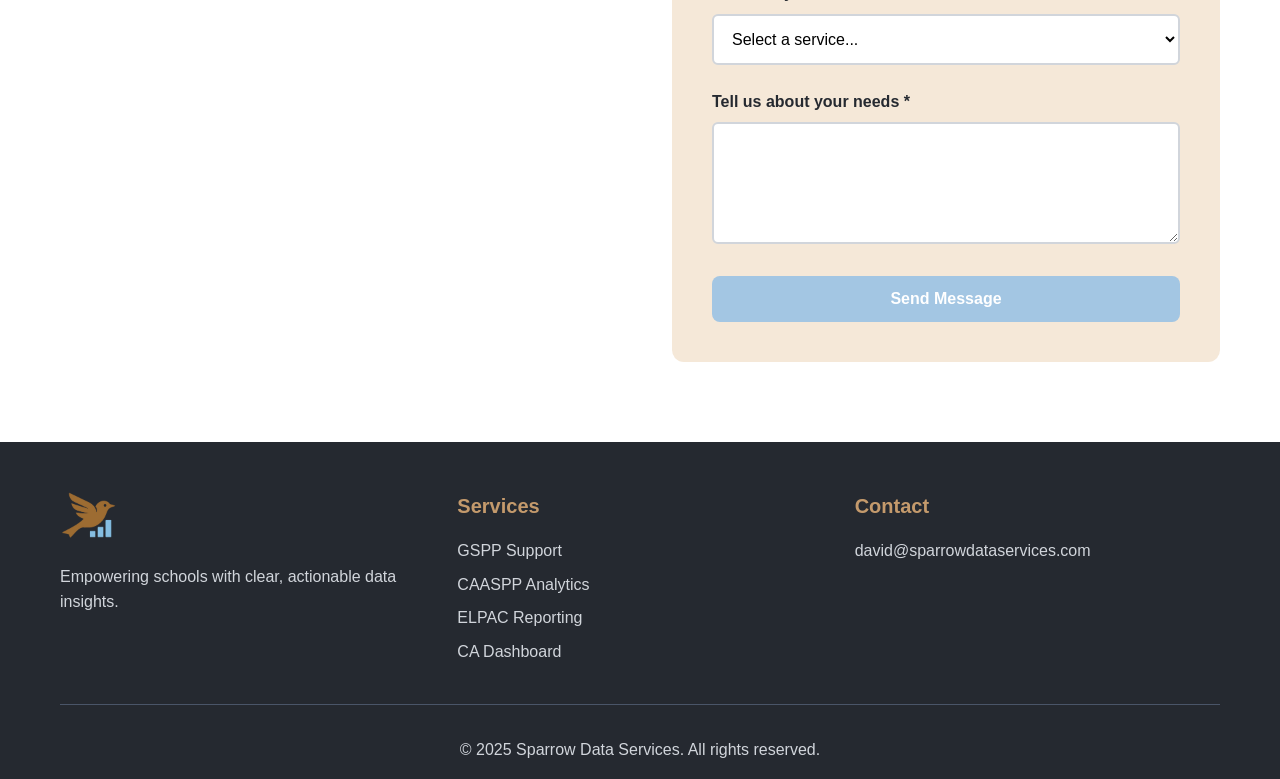
==== commit 49a88d2c: "Add files via upload" ====
--- a/index.html
+++ b/index.html
@@ -13,7 +13,7 @@
         <div class="container">
             <div class="nav-wrapper">
                 <a href="index.html" class="logo">
-                    <img src="images/SDS_Logo.png" alt="Sparrow Data Services Logo">
+                    <img src="images/SDS_logo_transparent.png" alt="Sparrow Data Services Logo">
                     <span>Sparrow Data Services</span>
                 </a>
                 <button class="mobile-menu-toggle" aria-label="Toggle menu">
@@ -204,7 +204,7 @@
         <div class="container">
             <div class="footer-content">
                 <div class="footer-section">
-                    <img src="images/SDS_Logo.png" alt="Sparrow Data Services" class="footer-logo">
+                    <img src="images/SDS_logo_transparent.png" alt="Sparrow Data Services" class="footer-logo">
                     <p>Empowering schools with clear, actionable data insights.</p>
                 </div>
                 <div class="footer-section">
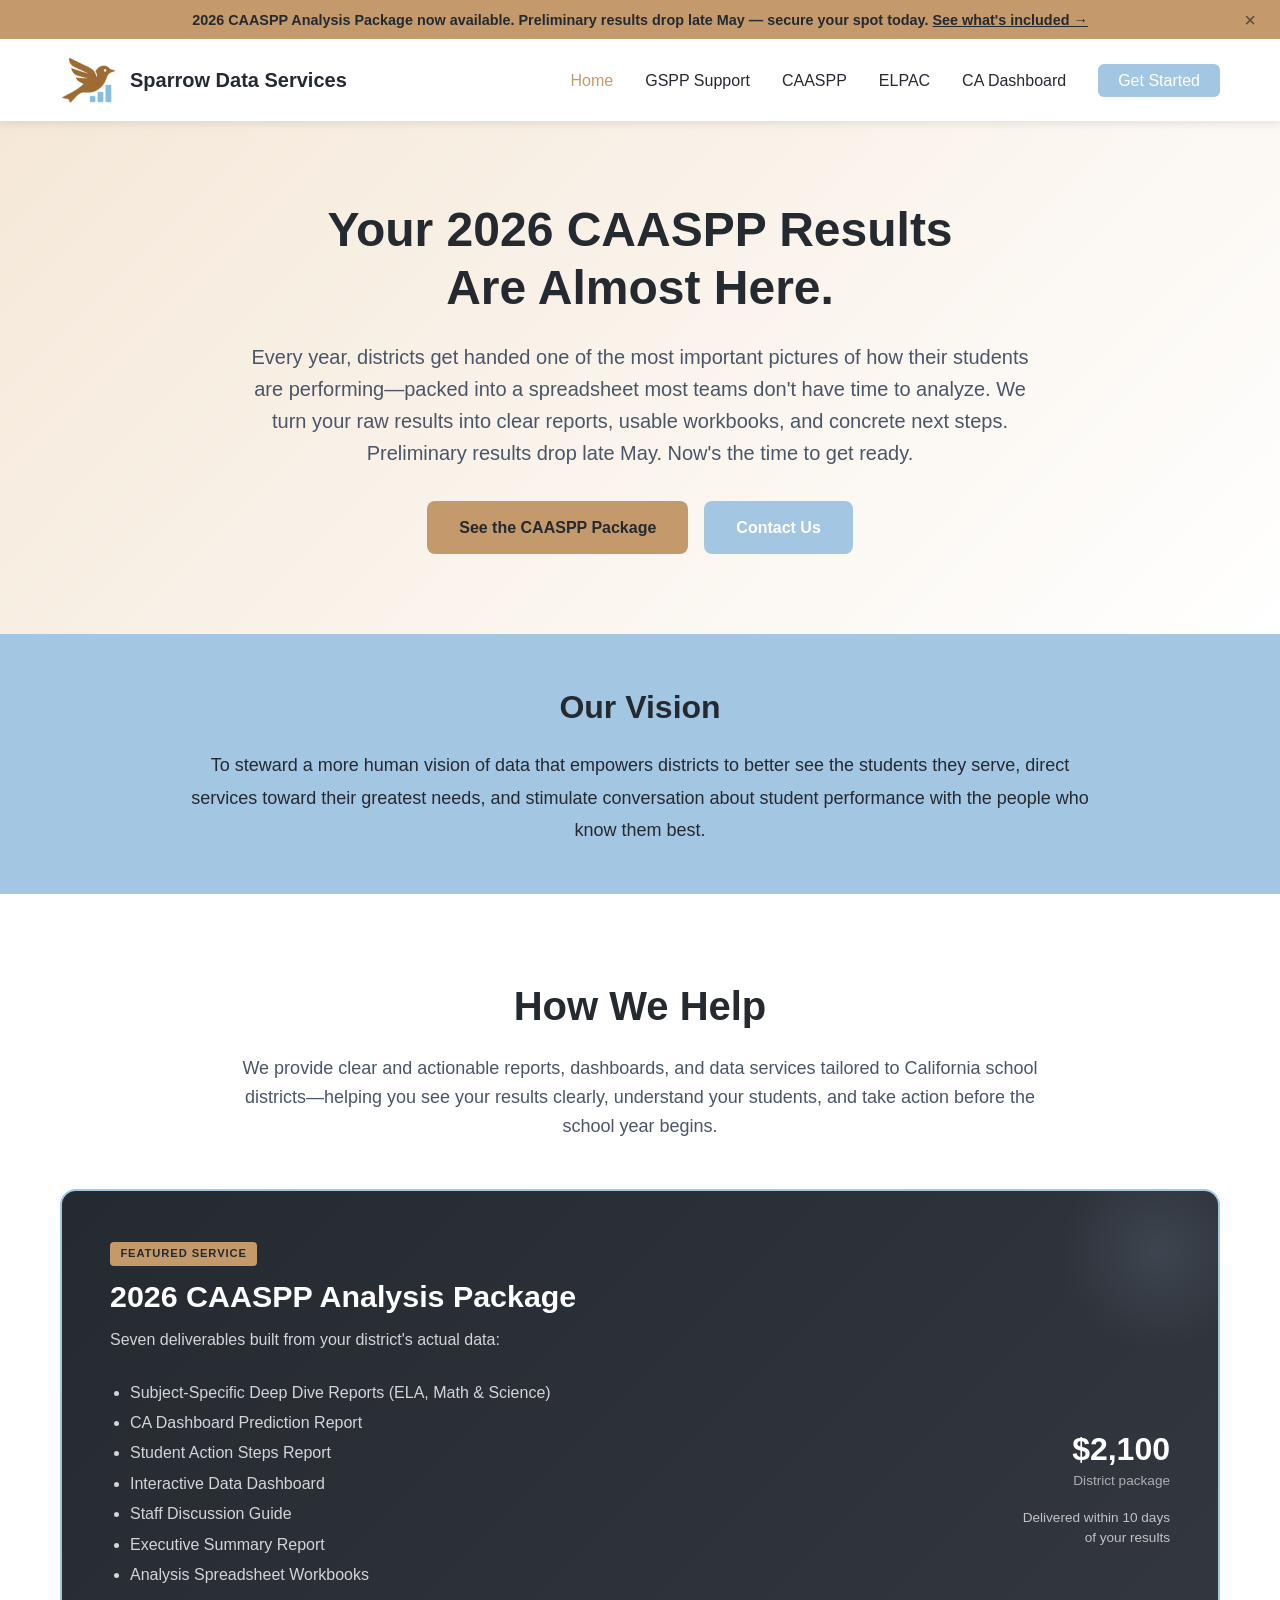
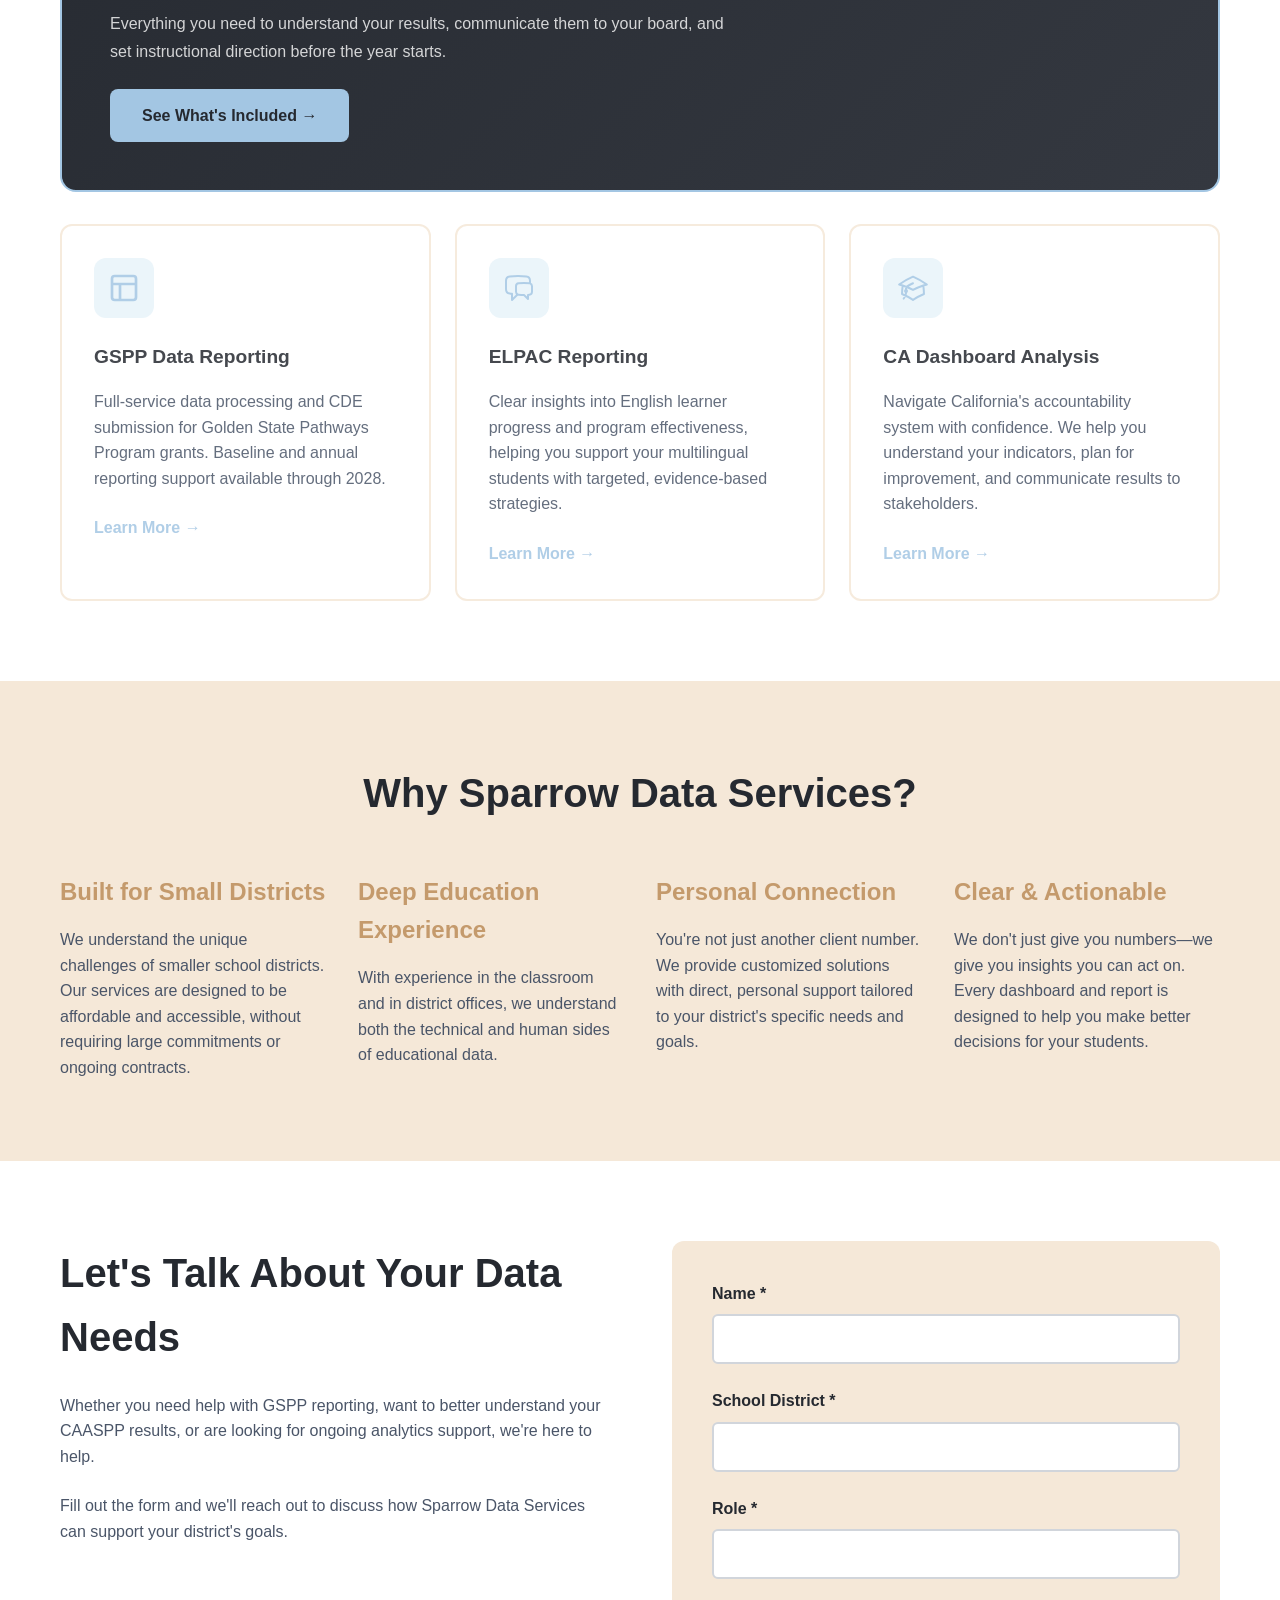
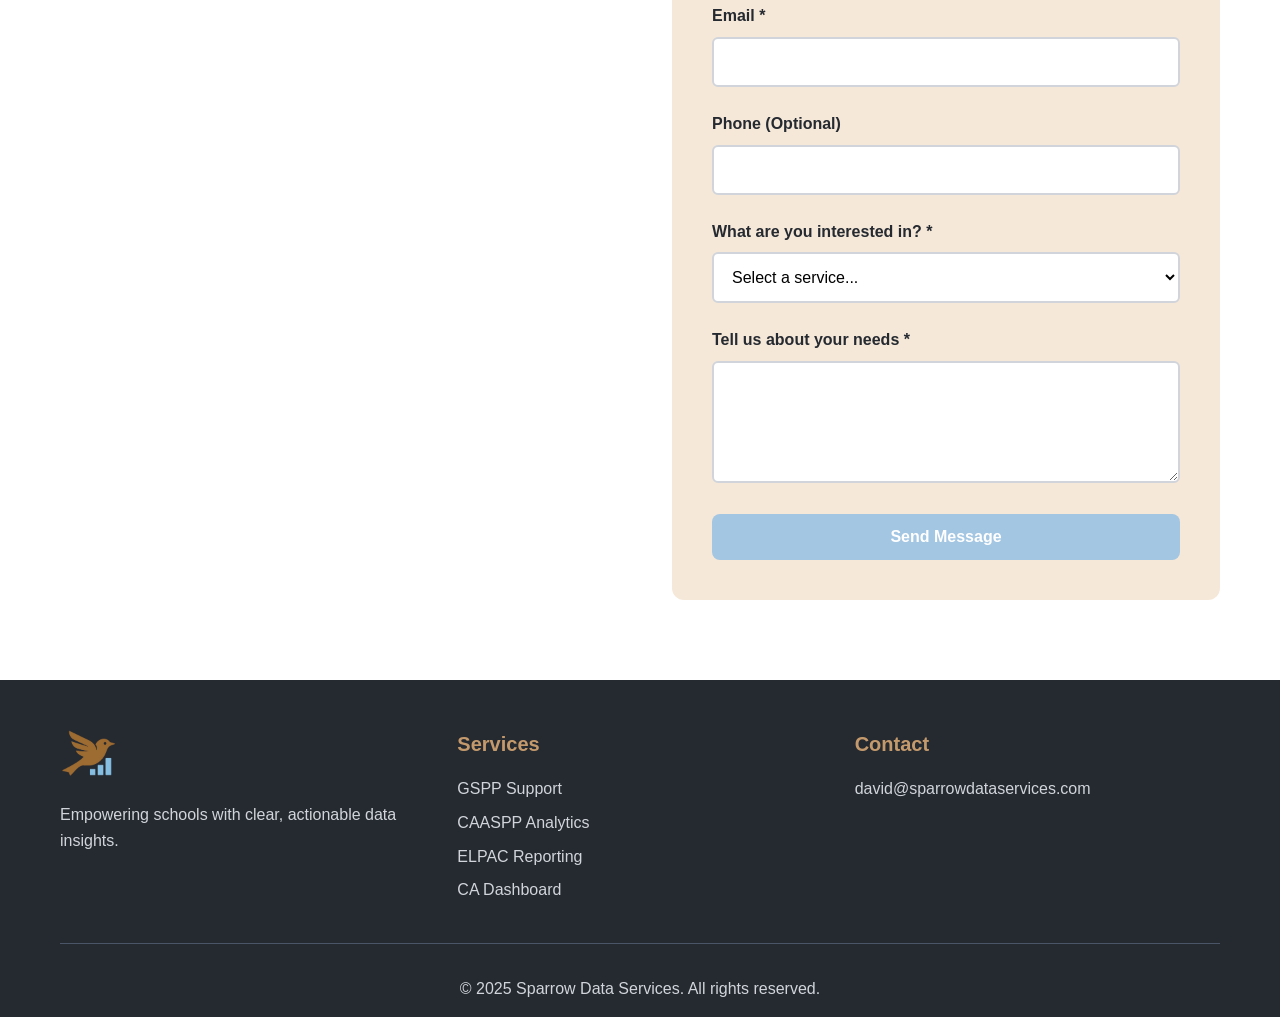
==== commit 5743e40d: "Add files via upload" ====
--- a/index.html
+++ b/index.html
@@ -5,9 +5,173 @@
     <meta name="viewport" content="width=device-width, initial-scale=1.0">
     <title>Sparrow Data Services | Clear, Actionable Data Solutions for Schools</title>
     <meta name="description" content="Empowering California school districts with clear, actionable dashboards and reports for CAASPP, ELPAC, CA Dashboard, and more.">
+    <link rel="icon" type="image/png" href="images/SDS_logo_transparent.png">
+    <!-- Google tag (gtag.js) -->
+    <script async src="https://www.googletagmanager.com/gtag/js?id=G-5SXX5XPLB7"></script>
+    <script>
+      window.dataLayer = window.dataLayer || [];
+      function gtag(){dataLayer.push(arguments);}
+      gtag('js', new Date());
+      gtag('config', 'G-5SXX5XPLB7');
+    </script>
     <link rel="stylesheet" href="styles.css">
+    <style>
+        /* ── Announcement Banner ── */
+        #announcement-banner {
+            background-color: var(--color-secondary);
+            color: var(--color-dark);
+            text-align: center;
+            padding: 0.6rem 3rem;
+            font-size: 0.9rem;
+            font-weight: 600;
+            position: sticky;
+            top: 0;
+            z-index: 1100;
+            line-height: 1.4;
+        }
+        #announcement-banner a {
+            color: var(--color-dark);
+            text-decoration: underline;
+            font-weight: 700;
+        }
+        #announcement-banner a:hover {
+            opacity: 0.75;
+        }
+        #banner-close {
+            position: absolute;
+            right: 1rem;
+            top: 50%;
+            transform: translateY(-50%);
+            background: none;
+            border: none;
+            font-size: 1.25rem;
+            cursor: pointer;
+            color: var(--color-dark);
+            line-height: 1;
+            opacity: 0.7;
+            padding: 0.25rem 0.5rem;
+        }
+        #banner-close:hover { opacity: 1; }
+
+        /* ── Featured CAASPP Card ── */
+        .featured-service-card {
+            background: linear-gradient(135deg, var(--color-dark) 0%, #343840 100%);
+            border-radius: 16px;
+            padding: 3rem;
+            display: grid;
+            grid-template-columns: 1fr auto;
+            gap: 2rem;
+            align-items: center;
+            margin-bottom: 2rem;
+            border: 2px solid var(--color-primary);
+            position: relative;
+            overflow: hidden;
+        }
+        .featured-service-card::before {
+            content: '';
+            position: absolute;
+            top: -40px;
+            right: -40px;
+            width: 200px;
+            height: 200px;
+            background: radial-gradient(circle, rgba(163,198,227,0.12) 0%, transparent 70%);
+            pointer-events: none;
+        }
+        .featured-badge {
+            display: inline-block;
+            background-color: var(--color-secondary);
+            color: var(--color-dark);
+            font-size: 0.7rem;
+            font-weight: 700;
+            letter-spacing: 0.08em;
+            text-transform: uppercase;
+            padding: 0.2rem 0.65rem;
+            border-radius: 4px;
+            margin-bottom: 0.75rem;
+        }
+        .featured-service-card h3 {
+            font-size: 1.9rem;
+            color: var(--color-white);
+            margin-bottom: 0.75rem;
+            line-height: 1.2;
+        }
+        .featured-service-card p {
+            color: rgba(255,255,255,0.8);
+            line-height: 1.7;
+            margin-bottom: 1.5rem;
+            max-width: 620px;
+        }
+        .featured-service-card .btn-primary {
+            background-color: var(--color-primary);
+            color: var(--color-dark);
+            font-weight: 700;
+        }
+        .featured-service-card .btn-primary:hover {
+            background-color: #8BB4D6;
+        }
+        .featured-service-meta {
+            text-align: right;
+            flex-shrink: 0;
+        }
+        .featured-service-meta .price {
+            font-size: 2rem;
+            font-weight: 700;
+            color: var(--color-white);
+            line-height: 1;
+        }
+        .featured-service-meta .price-note {
+            color: rgba(255,255,255,0.6);
+            font-size: 0.85rem;
+            margin-top: 0.35rem;
+        }
+        .featured-service-meta .turnaround {
+            margin-top: 1rem;
+            color: rgba(255,255,255,0.7);
+            font-size: 0.85rem;
+            line-height: 1.5;
+        }
+
+        /* ── Supporting services row ── */
+        .supporting-services-grid {
+            display: grid;
+            grid-template-columns: repeat(3, 1fr);
+            gap: 1.5rem;
+        }
+        .supporting-services-grid .service-card {
+            opacity: 0.85;
+        }
+        .supporting-services-grid .service-card h3 {
+            font-size: 1.2rem;
+        }
+
+        @media (max-width: 900px) {
+            .featured-service-card {
+                grid-template-columns: 1fr;
+            }
+            .featured-service-meta {
+                text-align: left;
+            }
+        }
+        @media (max-width: 768px) {
+            .supporting-services-grid {
+                grid-template-columns: 1fr;
+            }
+            #announcement-banner {
+                font-size: 0.8rem;
+                padding: 0.6rem 2.5rem;
+            }
+        }
+    </style>
 </head>
 <body>
+
+    <!-- Announcement Banner -->
+    <div id="announcement-banner" role="alert">
+        2026 CAASPP Analysis Package now available. Preliminary results drop late May &mdash; secure your spot today.
+        <a href="caaspp.html" data-cta="banner-caaspp-link">See what's included &rarr;</a>
+        <button id="banner-close" aria-label="Dismiss announcement">&times;</button>
+    </div>
+
     <!-- Navigation -->
     <nav class="navbar">
         <div class="container">
@@ -37,11 +201,11 @@
     <section class="hero">
         <div class="container">
             <div class="hero-content">
-                <h1>See Your Data Clearly.<br>Serve Your Students Better.</h1>
-                <p class="hero-subtitle">We help California school districts transform complex data into clear, actionable insights&mdash;so you can focus on what matters most: your students.</p>
+                <h1>Your 2026 CAASPP Results<br>Are Almost Here.</h1>
+                <p class="hero-subtitle">Every year, districts get handed one of the most important pictures of how their students are performing&mdash;packed into a spreadsheet most teams don't have time to analyze. We turn your raw results into clear reports, usable workbooks, and concrete next steps. Preliminary results drop late May. Now's the time to get ready.</p>
                 <div class="hero-buttons">
-                    <a href="#contact" class="btn btn-primary">Contact Us</a>
-                    <a href="gspp.html" class="btn btn-secondary">GSPP Reporting Services</a>
+                    <a href="caaspp.html" class="btn btn-secondary" data-cta="hero-caaspp-package">See the CAASPP Package</a>
+                    <a href="#contact" class="btn btn-primary" data-cta="hero-contact">Contact Us</a>
                 </div>
             </div>
         </div>
@@ -61,9 +225,35 @@
     <section class="services">
         <div class="container">
             <h2>How We Help</h2>
-            <p class="section-subtitle">We provide clear and actionable dashboard and report services tailored to schools and districts, helping them get a birds-eye view of their sites, identify students and teachers succeeding and struggling, and receive people-focused action steps toward shaping learning success.</p>
-
-            <div class="services-grid">
+            <p class="section-subtitle">We provide clear and actionable reports, dashboards, and data services tailored to California school districts&mdash;helping you see your results clearly, understand your students, and take action before the school year begins.</p>
+
+            <!-- Featured: CAASPP -->
+            <div class="featured-service-card" style="margin-top: 3rem;">
+                <div>
+                    <span class="featured-badge">Featured Service</span>
+                    <h3>2026 CAASPP Analysis Package</h3>
+                    <p>Seven deliverables built from your district's actual data:</p>
+                    <ul style="color: rgba(255,255,255,0.8); line-height: 1.9; margin: 0.75rem 0 1.25rem 1.25rem;">
+                        <li>Subject-Specific Deep Dive Reports (ELA, Math &amp; Science)</li>
+                        <li>CA Dashboard Prediction Report</li>
+                        <li>Student Action Steps Report</li>
+                        <li>Interactive Data Dashboard</li>
+                        <li>Staff Discussion Guide</li>
+                        <li>Executive Summary Report</li>
+                        <li>Analysis Spreadsheet Workbooks</li>
+                    </ul>
+                    <p>Everything you need to understand your results, communicate them to your board, and set instructional direction before the year starts.</p>
+                    <a href="caaspp.html" class="btn btn-primary" data-cta="services-caaspp-featured">See What's Included &rarr;</a>
+                </div>
+                <div class="featured-service-meta">
+                    <div class="price">$2,100</div>
+                    <div class="price-note">District package</div>
+                    <div class="turnaround">Delivered within 10 days<br>of your results</div>
+                </div>
+            </div>
+
+            <!-- Supporting services -->
+            <div class="supporting-services-grid">
                 <div class="service-card">
                     <div class="service-icon">
                         <svg xmlns="http://www.w3.org/2000/svg" viewBox="0 0 24 24" fill="none" stroke="currentColor" stroke-width="2">
@@ -72,41 +262,30 @@
                         </svg>
                     </div>
                     <h3>GSPP Data Reporting</h3>
-                    <p>Full-service data processing and CDE submission for Golden State Pathways Program grants. We handle the data collection guidance, processing, validation, and reporting&mdash;you review, certify, and focus on your programs. Baseline and annual reporting support available through 2028.</p>
-                    <a href="gspp.html" class="service-link">Learn More &rarr;</a>
+                    <p>Full-service data processing and CDE submission for Golden State Pathways Program grants. Baseline and annual reporting support available through 2028.</p>
+                    <a href="gspp.html" class="service-link" data-cta="services-gspp-link">Learn More &rarr;</a>
                 </div>
 
                 <div class="service-card">
                     <div class="service-icon">
-                        <svg xmlns="http://www.w3.org/2000/svg" fill="none" viewBox="0 0 24 24" stroke-width="1.5" stroke="currentColor" class="size-6">
-                            <path stroke-linecap="round" stroke-linejoin="round" d="M3 13.125C3 12.504 3.504 12 4.125 12h2.25c.621 0 1.125.504 1.125 1.125v6.75C7.5 20.496 6.996 21 6.375 21h-2.25A1.125 1.125 0 0 1 3 19.875v-6.75ZM9.75 8.625c0-.621.504-1.125 1.125-1.125h2.25c.621 0 1.125.504 1.125 1.125v11.25c0 .621-.504 1.125-1.125 1.125h-2.25a1.125 1.125 0 0 1-1.125-1.125V8.625ZM16.5 4.125c0-.621.504-1.125 1.125-1.125h2.25C20.496 3 21 3.504 21 4.125v15.75c0 .621-.504 1.125-1.125 1.125h-2.25a1.125 1.125 0 0 1-1.125-1.125V4.125Z" />
-                        </svg>
-                    </div>
-                    <h3>CAASPP Analytics</h3>
-                    <p>Comprehensive reports and dashboards that help you understand student performance, identify trends, and make data-driven decisions about instruction and intervention.</p>
-                    <a href="caaspp.html" class="service-link">Learn More &rarr;</a>
-                </div>
-
-                <div class="service-card">
-                    <div class="service-icon">
-                        <svg xmlns="http://www.w3.org/2000/svg" fill="none" viewBox="0 0 24 24" stroke-width="1.5" stroke="currentColor" class="size-6">
+                        <svg xmlns="http://www.w3.org/2000/svg" fill="none" viewBox="0 0 24 24" stroke-width="1.5" stroke="currentColor">
                             <path stroke-linecap="round" stroke-linejoin="round" d="M20.25 8.511c.884.284 1.5 1.128 1.5 2.097v4.286c0 1.136-.847 2.1-1.98 2.193-.34.027-.68.052-1.02.072v3.091l-3-3c-1.354 0-2.694-.055-4.02-.163a2.115 2.115 0 0 1-.825-.242m9.345-8.334a2.126 2.126 0 0 0-.476-.095 48.64 48.64 0 0 0-8.048 0c-1.131.094-1.976 1.057-1.976 2.192v4.286c0 .837.46 1.58 1.155 1.951m9.345-8.334V6.637c0-1.621-1.152-3.026-2.76-3.235A48.455 48.455 0 0 0 11.25 3c-2.115 0-4.198.137-6.24.402-1.608.209-2.76 1.614-2.76 3.235v6.226c0 1.621 1.152 3.026 2.76 3.235.577.075 1.157.14 1.74.194V21l4.155-4.155" />
                         </svg>
                     </div>
                     <h3>ELPAC Reporting</h3>
                     <p>Clear insights into English learner progress and program effectiveness, helping you support your multilingual students with targeted, evidence-based strategies.</p>
-                    <a href="elpac.html" class="service-link">Learn More &rarr;</a>
+                    <a href="elpac.html" class="service-link" data-cta="services-elpac-link">Learn More &rarr;</a>
                 </div>
 
                 <div class="service-card">
                     <div class="service-icon">
-                        <svg xmlns="http://www.w3.org/2000/svg" fill="none" viewBox="0 0 24 24" stroke-width="1.5" stroke="currentColor" class="size-6">
+                        <svg xmlns="http://www.w3.org/2000/svg" fill="none" viewBox="0 0 24 24" stroke-width="1.5" stroke="currentColor">
                             <path stroke-linecap="round" stroke-linejoin="round" d="M4.26 10.147a60.438 60.438 0 0 0-.491 6.347A48.62 48.62 0 0 1 12 20.904a48.62 48.62 0 0 1 8.232-4.41 60.46 60.46 0 0 0-.491-6.347m-15.482 0a50.636 50.636 0 0 0-2.658-.813A59.906 59.906 0 0 1 12 3.493a59.903 59.903 0 0 1 10.399 5.84c-.896.248-1.783.52-2.658.814m-15.482 0A50.717 50.717 0 0 1 12 13.489a50.702 50.702 0 0 1 7.74-3.342M6.75 15a.75.75 0 1 0 0-1.5.75.75 0 0 0 0 1.5Zm0 0v-3.675A55.378 55.378 0 0 1 12 8.443m-7.007 11.55A5.981 5.981 0 0 0 6.75 15.75v-1.5" />
                         </svg>
                     </div>
                     <h3>CA Dashboard Analysis</h3>
                     <p>Navigate California's accountability system with confidence. We help you understand your indicators, plan for improvement, and communicate results to stakeholders.</p>
-                    <a href="ca-dashboard.html" class="service-link">Learn More &rarr;</a>
+                    <a href="ca-dashboard.html" class="service-link" data-cta="services-cadashboard-link">Learn More &rarr;</a>
                 </div>
             </div>
         </div>
@@ -229,5 +408,29 @@
     </footer>
 
     <script src="script.js"></script>
+    <script>
+        // Banner dismiss
+        document.getElementById('banner-close').addEventListener('click', function() {
+            document.getElementById('announcement-banner').style.display = 'none';
+            sessionStorage.setItem('bannerDismissed', 'true');
+        });
+        // Keep dismissed state within session
+        if (sessionStorage.getItem('bannerDismissed') === 'true') {
+            document.getElementById('announcement-banner').style.display = 'none';
+        }
+
+        // GA4 CTA click tracking
+        document.querySelectorAll('[data-cta]').forEach(el => {
+            el.addEventListener('click', function() {
+                if (typeof gtag !== 'undefined') {
+                    gtag('event', 'cta_click', {
+                        cta_id: this.dataset.cta,
+                        cta_text: this.textContent.trim(),
+                        page_location: window.location.href
+                    });
+                }
+            });
+        });
+    </script>
 </body>
 </html>
